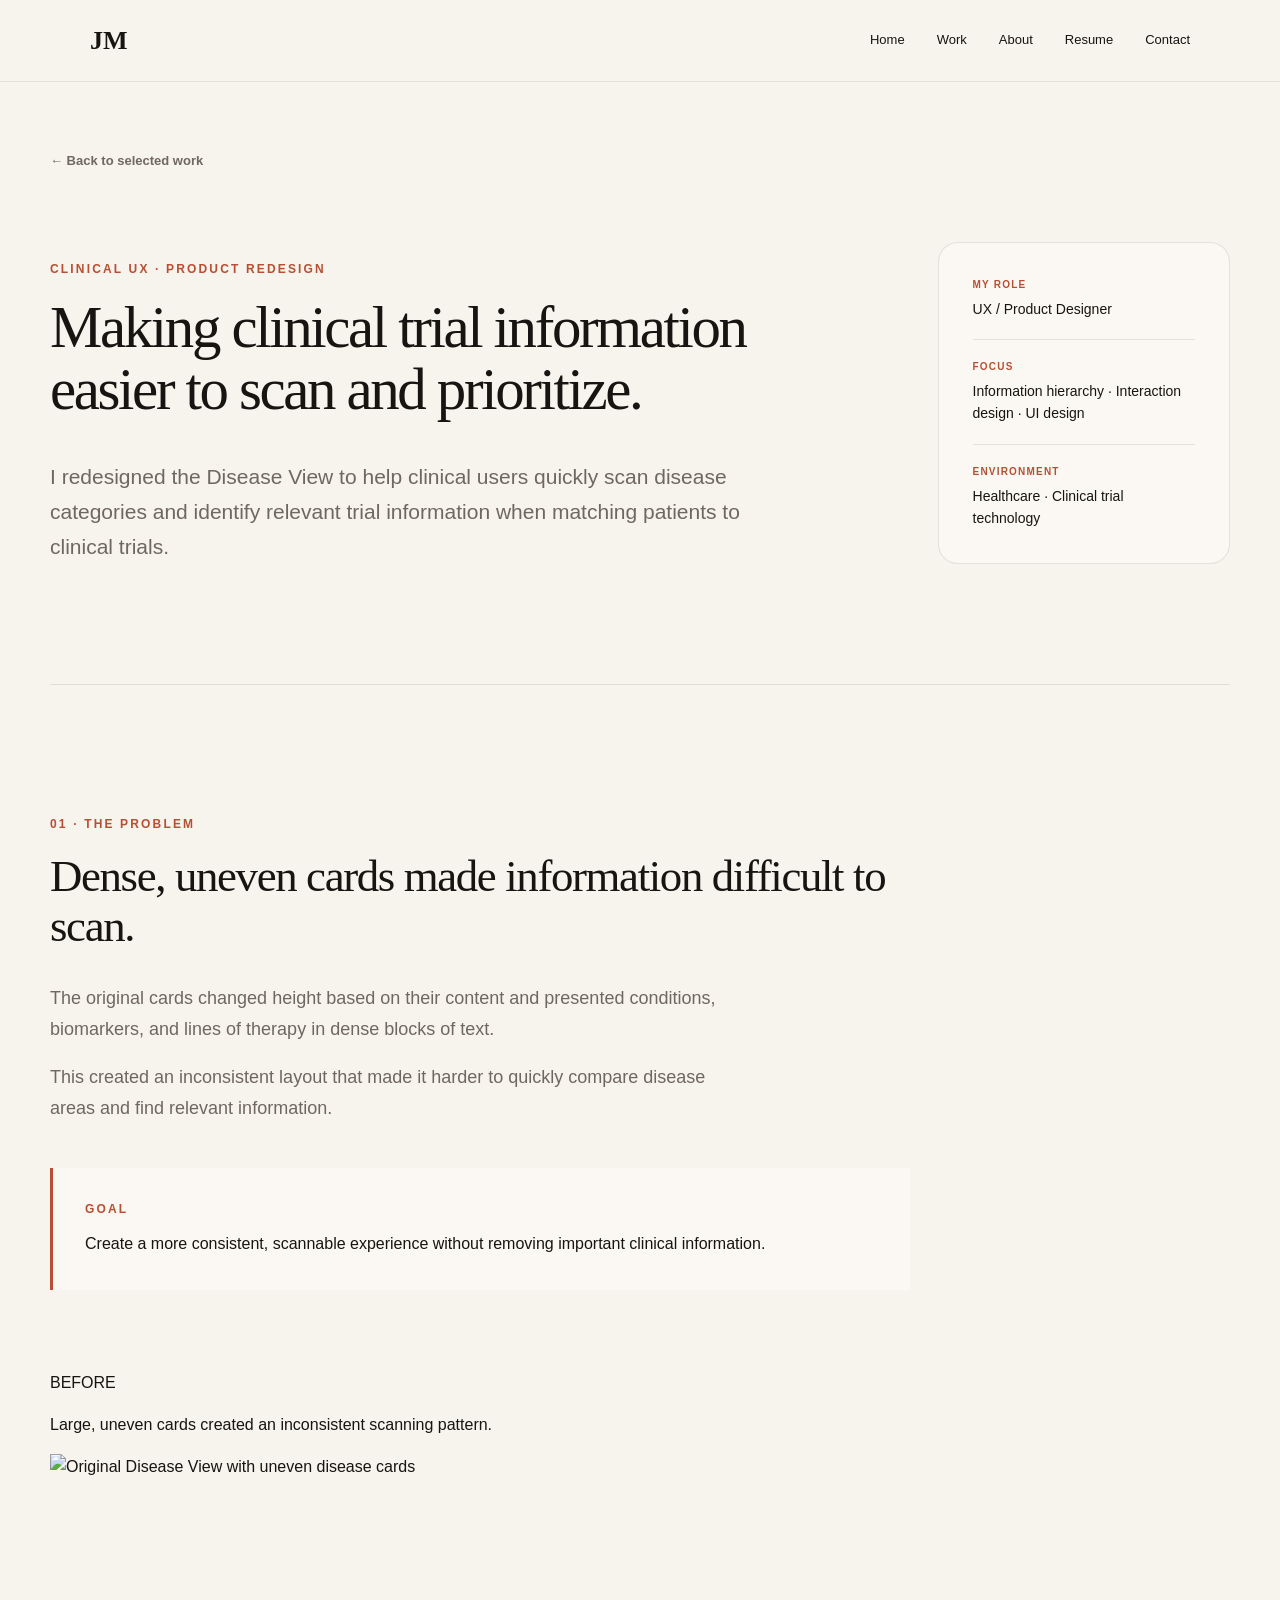
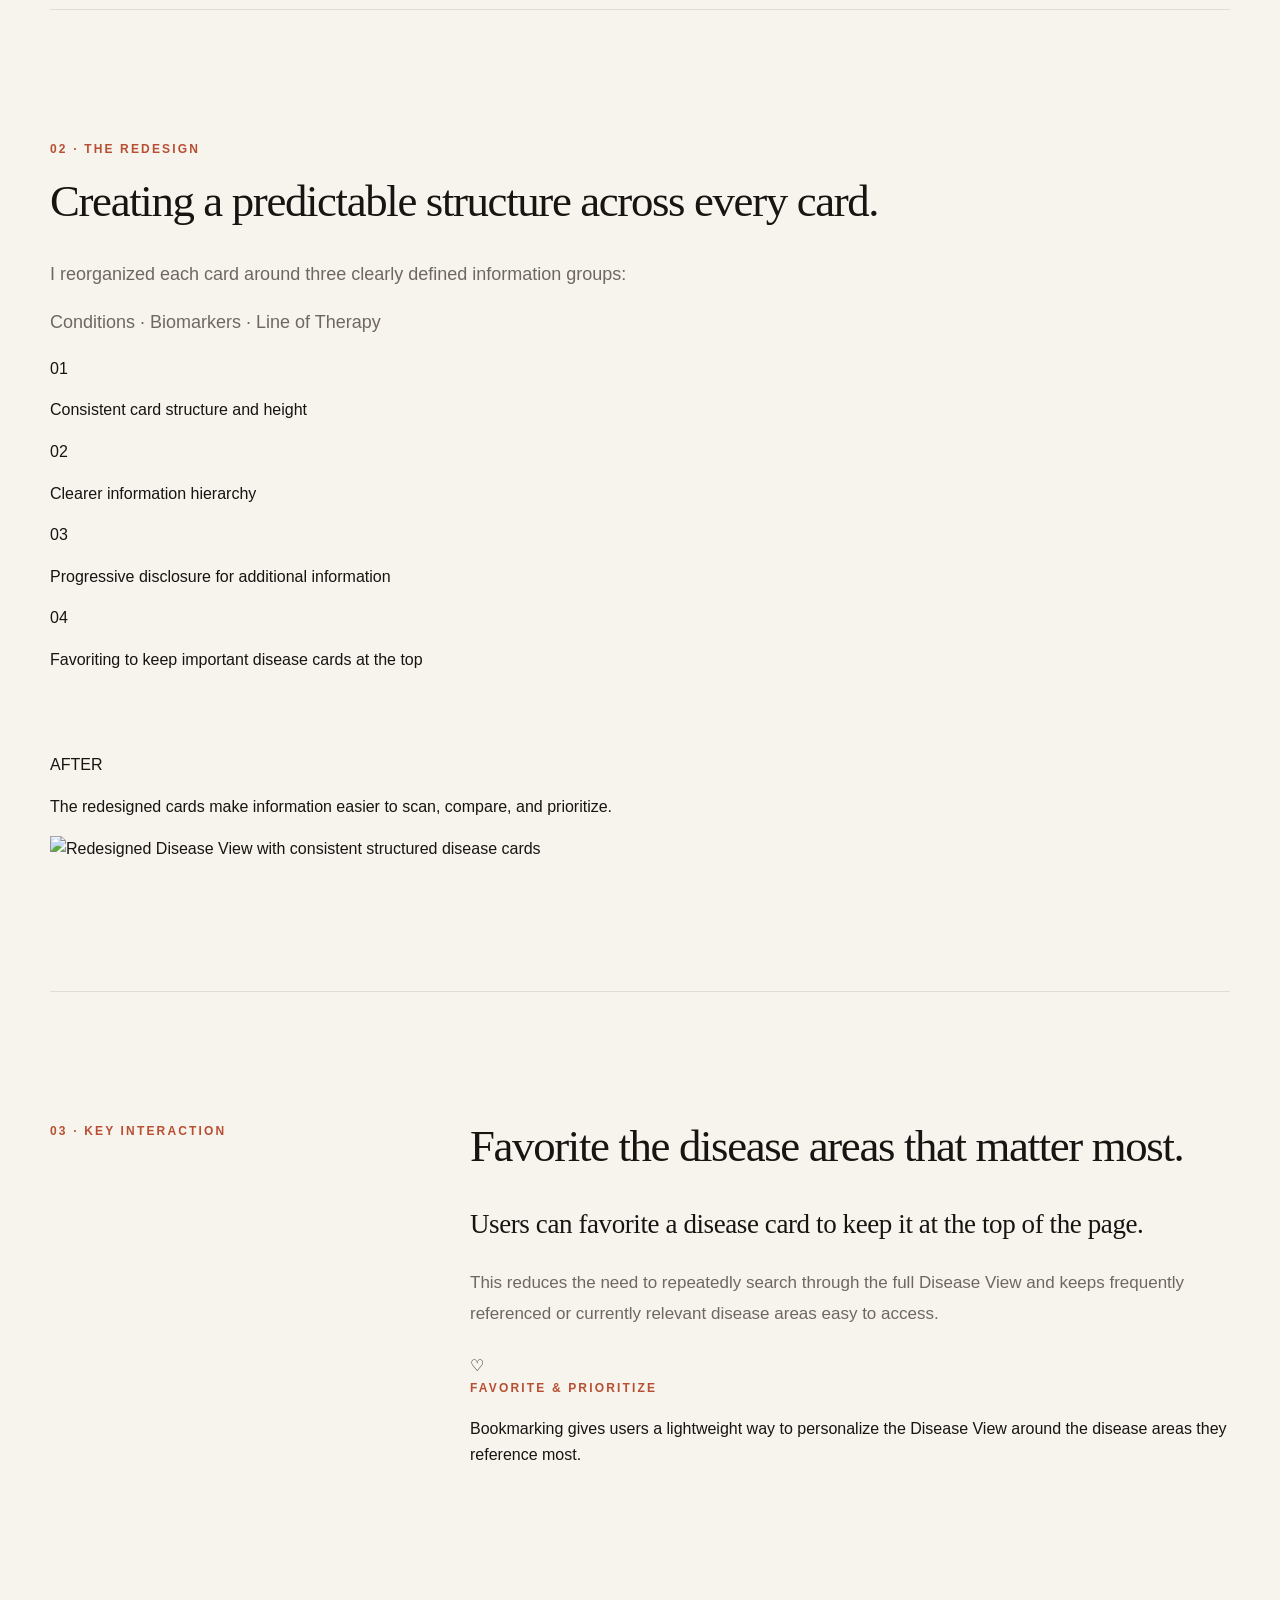
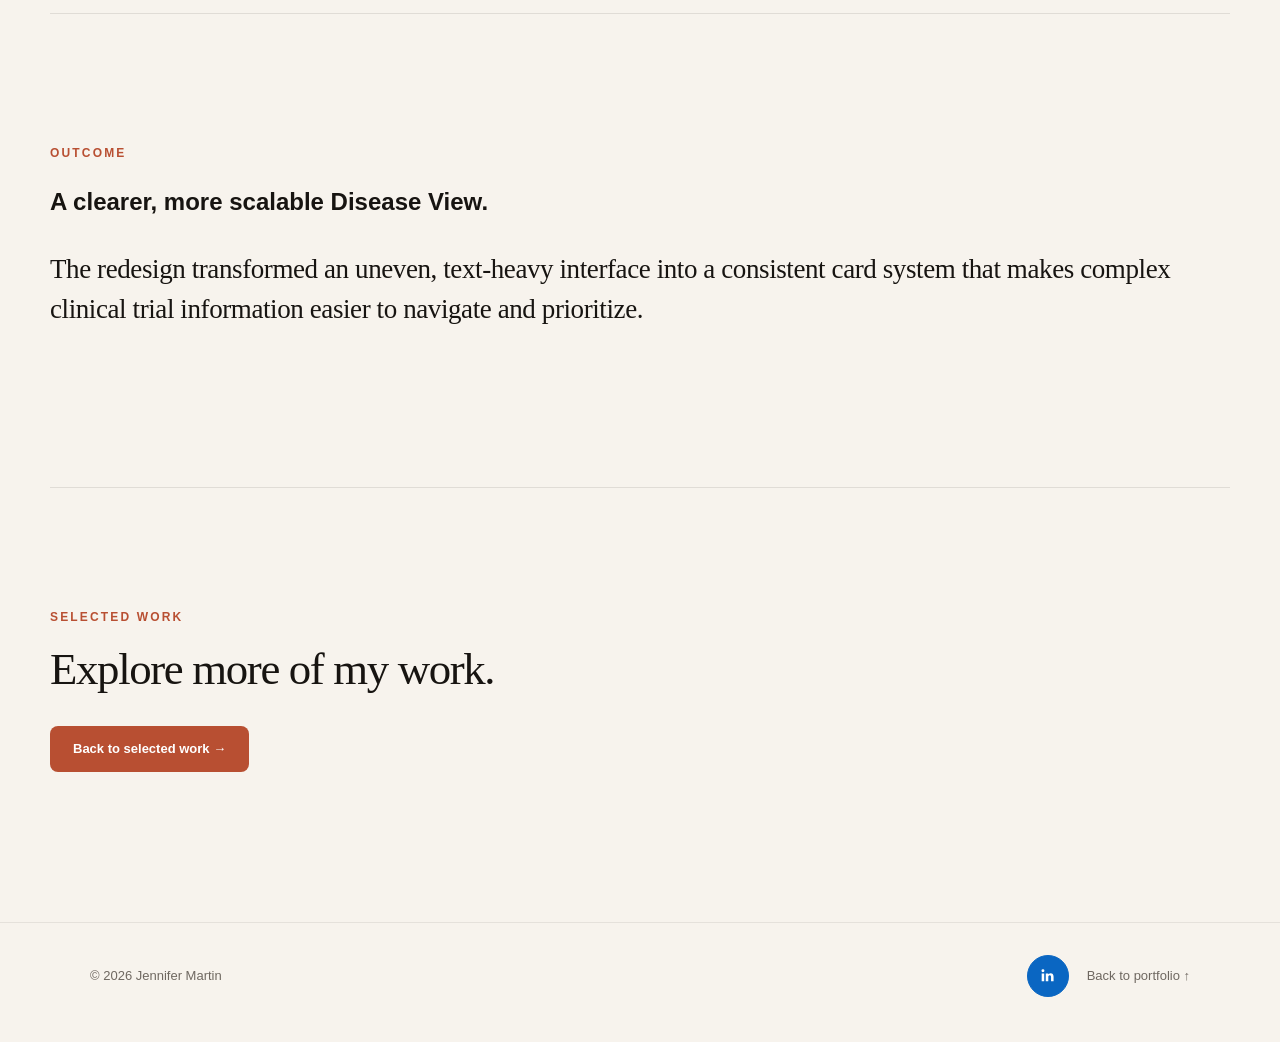
==== case-study-disease-cards.html @ 8da4e640 "Create case-study-disease-cards.html" ====
<!DOCTYPE html>
<html lang="en">
<head>
  <meta charset="UTF-8" />
  <meta name="viewport" content="width=device-width, initial-scale=1.0" />

  <meta
    name="description"
    content="Disease Card Redesign — Product Design case study by Jennifer Martin."
  />

  <title>Disease Card Redesign | Jennifer Martin</title>

  <link rel="preconnect" href="https://urldefense.com/v3/__https://fonts.googleapis.com__;!!KMayzP4JbQ!ftSK_t754P0mB6YouHt3lqTx93rTNLhy2FSQfs7tUgC3SkLPxarx7yRCMAFp5EjOVRNmVsDQ4hPYEgfxi6w$ ">
  <link rel="preconnect" href="https://urldefense.com/v3/__https://fonts.gstatic.com__;!!KMayzP4JbQ!ftSK_t754P0mB6YouHt3lqTx93rTNLhy2FSQfs7tUgC3SkLPxarx7yRCMAFp5EjOVRNmVsDQ4hPYL3g2bG0$ " crossorigin>

  <link
    href="https://urldefense.com/v3/__https://fonts.googleapis.com/css2?family=DM*Sans:wght@400;500;600;700&family=Playfair*Display:wght@500;600&display=swap__;Kys!!KMayzP4JbQ!ftSK_t754P0mB6YouHt3lqTx93rTNLhy2FSQfs7tUgC3SkLPxarx7yRCMAFp5EjOVRNmVsDQ4hPY5G6P6yY$ "
    rel="stylesheet"
  />

  <link rel="stylesheet" href="styles.css" />
</head>

<body class="case-study-page">

  <!-- NAVIGATION -->
  <header class="site-header">

    <a class="brand" href="index.html">JM</a>

    <button
      class="menu-toggle"
      aria-label="Open menu"
      aria-expanded="false"
    >
      <span></span>
      <span></span>
    </button>

    <nav class="site-nav">
      <a href="index.html">Home</a>
      <a href="index.html#work">Work</a>
      <a href="index.html#about">About</a>
      <a href="index.html#resume">Resume</a>
      <a href="index.html#contact">Contact</a>
    </nav>

  </header>


  <main>

    <!-- HERO -->
    <section class="case-hero">

      <a class="case-back-link" href="index.html#work">
        ← Back to selected work
      </a>

      <div class="case-hero-grid">

        <div class="case-hero-copy">

          <p class="eyebrow">
            CLINICAL UX · PRODUCT REDESIGN
          </p>

          <h1>
            Making clinical trial information easier to scan and prioritize.
          </h1>

          <p class="case-hero-lead">
            I redesigned the Disease View to help clinical users quickly scan
            disease categories and identify relevant trial information when
            matching patients to clinical trials.
          </p>

        </div>


        <aside class="case-summary-card">

          <div class="case-summary-item">
            <span>My Role</span>
            <p>UX / Product Designer</p>
          </div>

          <div class="case-summary-item">
            <span>Focus</span>
            <p>
              Information hierarchy · Interaction design · UI design
            </p>
          </div>

          <div class="case-summary-item">
            <span>Environment</span>
            <p>
              Healthcare · Clinical trial technology
            </p>
          </div>

        </aside>

      </div>

    </section>



    <!-- 01 THE PROBLEM -->
    <section class="case-section disease-case-section">

      <div class="case-section-heading">

        <p class="eyebrow">01 · THE PROBLEM</p>

        <h2>
          Dense, uneven cards made information difficult to scan.
        </h2>

        <p>
          The original cards changed height based on their content and
          presented conditions, biomarkers, and lines of therapy in dense
          blocks of text.
        </p>

        <p>
          This created an inconsistent layout that made it harder to quickly
          compare disease areas and find relevant information.
        </p>

        <div class="poc-callout">
          <p class="eyebrow">GOAL</p>
          <p>
            Create a more consistent, scannable experience without removing
            important clinical information.
          </p>
        </div>

      </div>


      <div class="disease-visual-block">

        <div class="disease-visual-heading">
          <span>BEFORE</span>
          <p>
            Large, uneven cards created an inconsistent scanning pattern.
          </p>
        </div>

        <div class="disease-large-image">
          <img
            src="assets/disease-cards-before.jpg"
            alt="Original Disease View with uneven disease cards"
          />
        </div>

      </div>

    </section>



    <!-- 02 THE REDESIGN -->
    <section class="case-section disease-case-section">

      <div class="case-section-heading">

        <p class="eyebrow">02 · THE REDESIGN</p>

        <h2>
          Creating a predictable structure across every card.
        </h2>

        <p>
          I reorganized each card around three clearly defined information
          groups:
        </p>

        <p class="disease-key-groups">
          Conditions · Biomarkers · Line of Therapy
        </p>


        <div class="disease-decisions">

          <article>
            <span>01</span>
            <p>Consistent card structure and height</p>
          </article>

          <article>
            <span>02</span>
            <p>Clearer information hierarchy</p>
          </article>

          <article>
            <span>03</span>
            <p>Progressive disclosure for additional information</p>
          </article>

          <article>
            <span>04</span>
            <p>Favoriting to keep important disease cards at the top</p>
          </article>

        </div>

      </div>


      <div class="disease-visual-block">

        <div class="disease-visual-heading">
          <span>AFTER</span>
          <p>
            The redesigned cards make information easier to scan, compare,
            and prioritize.
          </p>
        </div>

        <div class="disease-large-image">
          <img
            src="assets/disease-cards-after.png"
            alt="Redesigned Disease View with consistent structured disease cards"
          />
        </div>

      </div>

    </section>



    <!-- 03 KEY INTERACTION -->
    <section class="case-section case-two-column">

      <div class="case-section-label">
        <p class="eyebrow">03 · KEY INTERACTION</p>
      </div>

      <div class="case-section-content">

        <h2>
          Favorite the disease areas that matter most.
        </h2>

        <p class="case-large-copy">
          Users can favorite a disease card to keep it at the top of the page.
        </p>

        <p>
          This reduces the need to repeatedly search through the full Disease
          View and keeps frequently referenced or currently relevant disease
          areas easy to access.
        </p>

        <div class="favorite-feature-card">

          <div class="favorite-icon">
            ♡
          </div>

          <div>
            <p class="eyebrow">FAVORITE &amp; PRIORITIZE</p>

            <p>
              Bookmarking gives users a lightweight way to personalize the
              Disease View around the disease areas they reference most.
            </p>
          </div>

        </div>

      </div>

    </section>



    <!-- OUTCOME -->
    <section class="case-section disease-outcome">

      <p class="eyebrow">OUTCOME</p>

      <h2>
        A clearer, more scalable Disease View.
      </h2>

      <p class="case-large-copy">
        The redesign transformed an uneven, text-heavy interface into a
        consistent card system that makes complex clinical trial information
        easier to navigate and prioritize.
      </p>

    </section>



    <!-- BACK TO WORK -->
    <section class="case-next-project">

      <p class="eyebrow">SELECTED WORK</p>

      <h2>
        Explore more of my work.
      </h2>

      <a
        class="button button-primary"
        href="index.html#work"
      >
        Back to selected work →
      </a>

    </section>

  </main>



  <!-- FOOTER -->
  <footer>

    <p>
      © <span id="year"></span> Jennifer Martin
    </p>

    <div>

      <a
        class="social-icon"
        href="https://urldefense.com/v3/__https://www.linkedin.com/in/jennifermartin24__;!!KMayzP4JbQ!ftSK_t754P0mB6YouHt3lqTx93rTNLhy2FSQfs7tUgC3SkLPxarx7yRCMAFp5EjOVRNmVsDQ4hPY1Y1k4Hw$ "
        target="_blank"
        rel="noopener noreferrer"
        aria-label="Jennifer Martin on LinkedIn"
      >
        <svg viewBox="0 0 24 24" aria-hidden="true">
          <path
            d="M6.94 8.5H3.56V19H6.94V8.5ZM5.25 3A1.96 1.96 0 1 0 5.25 6.92 1.96 1.96 0 0 0 5.25 3ZM19.44 13.08C19.44 9.92 17.75 8.45 15.5 8.45C13.68 8.45 12.86 9.45 12.4 10.15V8.5H9.02V19H12.4V13.8C12.4 12.43 12.66 11.1 14.36 11.1C16.04 11.1 16.06 12.67 16.06 13.9V19H19.44V13.08Z"
          />
        </svg>
      </a>

      <a href="index.html">
        Back to portfolio ↑
      </a>

    </div>

  </footer>


  <script src="script.js"></script>

</body>
</html>
---- styles.css ----
/* ========================================
   JENNIFER MARTIN — PORTFOLIO
   ======================================== */


/* ---------- VARIABLES ---------- */

:root {
  --background: #f7f3ed;
  --card: #fbf8f3;
  --text: #171411;
  --muted: #6f6861;
  --accent: #b84f32;
  --accent-dark: #963c26;
  --tag: #eaded6;
  --border: rgba(23, 20, 17, 0.10);

  --radius: 24px;

  --shadow:
    0 12px 35px rgba(37, 28, 22, 0.08);

  --serif:
    "Playfair Display",
    Georgia,
    serif;

  --sans:
    "DM Sans",
    Arial,
    sans-serif;
}


/* ---------- RESET ---------- */

* {
  box-sizing: border-box;
}

html {
  scroll-behavior: smooth;
}

body {
  margin: 0;
  background: var(--background);
  color: var(--text);
  font-family: var(--sans);
  font-size: 16px;
  line-height: 1.6;
}

img {
  max-width: 100%;
}

a {
  color: inherit;
  text-decoration: none;
}

button,
input,
textarea {
  font: inherit;
}


/* ---------- HEADER / NAV ---------- */

.site-header {
  width: min(1180px, calc(100% - 80px));
  height: 96px;
  margin: 0 auto;

  display: flex;
  align-items: center;
  justify-content: space-between;

  border-bottom: 1px solid var(--border);
}

.brand {
  font-family: var(--serif);
  font-size: 30px;
  font-weight: 600;
  line-height: 1;
}

.site-nav {
  display: flex;
  align-items: center;
  gap: 38px;
}

.site-nav a {
  position: relative;

  font-size: 14px;
  font-weight: 500;

  transition: opacity 0.2s ease;
}

.site-nav a:hover {
  opacity: 0.55;
}

.site-nav a::after {
  content: "";
  position: absolute;

  left: 0;
  bottom: -8px;

  width: 0;
  height: 2px;

  background: var(--accent);

  transition: width 0.2s ease;
}

.site-nav a:hover::after {
  width: 100%;
}


/* ---------- MOBILE MENU BUTTON ---------- */

.menu-toggle {
  display: none;

  border: 0;
  background: transparent;

  padding: 8px;
  cursor: pointer;
}

.menu-toggle span {
  display: block;

  width: 25px;
  height: 1.5px;

  margin: 6px 0;

  background: var(--text);
}


/* ---------- GENERAL SECTION ---------- */

.section {
  width: min(1180px, calc(100% - 80px));
  margin: 0 auto;
  padding: 120px 0;
}

.eyebrow {
  margin: 0 0 18px;

  color: var(--accent);

  font-size: 12px;
  font-weight: 700;
  letter-spacing: 0.18em;
}


/* ---------- HERO ---------- */

.hero {
  min-height: calc(100vh - 96px);

  display: grid;
  grid-template-columns:
    minmax(0, 0.95fr)
    minmax(400px, 0.75fr);

  align-items: center;

  gap: 90px;

  padding-top: 80px;
  padding-bottom: 100px;
}

.hero-copy {
  max-width: 650px;
}

.hero h1 {
  margin: 0;

  max-width: 650px;

  font-family: var(--serif);
  font-size: clamp(72px, 8vw, 118px);
  font-weight: 500;
  line-height: 0.87;
  letter-spacing: -0.055em;
}

.hero-lead {
  max-width: 520px;

  margin: 38px 0 0;

  font-size: clamp(22px, 2.2vw, 31px);
  line-height: 1.25;
  letter-spacing: -0.025em;
}

.hero-note {
  max-width: 480px;

  margin: 20px 0 32px;

  color: var(--muted);

  font-size: 14px;
  line-height: 1.7;
}


/* ---------- HERO PHOTO ---------- */

.hero-photo {
  width: 100%;
  max-width: 475px;

  justify-self: end;

  aspect-ratio: 4 / 5;

  border-radius: 28px;
  overflow: hidden;

  background: #ebe2da;

  box-shadow:
    0 18px 50px rgba(38, 29, 22, 0.10);
}

.hero-photo img {
  width: 100%;
  height: 100%;

  object-fit: cover;

  /*
     35% keeps Jennifer's face higher in
     the frame while preserving the café
     environment and laptop.
  */
  object-position: center 35%;

  display: block;
}


/* ---------- BUTTONS ---------- */

.button {
  min-height: 52px;

  display: inline-flex;
  align-items: center;
  justify-content: center;

  gap: 20px;

  padding: 0 26px;

  border: 1px solid transparent;
  border-radius: 8px;

  font-size: 14px;
  font-weight: 600;

  transition:
    transform 0.2s ease,
    background 0.2s ease,
    border-color 0.2s ease;
}

.button:hover {
  transform: translateY(-2px);
}

.button-primary {
  background: var(--accent);
  color: white;
}

.button-primary:hover {
  background: var(--accent-dark);
}

.button-secondary {
  border-color: var(--border);
  background: transparent;
}

.button-secondary:hover {
  border-color: var(--text);
}

.button-small {
  width: 100%;
  margin-top: auto;
}


/* ========================================
   SELECTED WORK
   ======================================== */

.work-section {
  padding-top: 120px;
}

.section-heading {
  margin-bottom: 60px;
}

.section-heading h2 {
  margin: 0;

  font-family: var(--serif);

  font-size: clamp(58px, 7vw, 96px);
  font-weight: 500;
  line-height: 0.95;
  letter-spacing: -0.045em;
}


/* ---------- PROJECT GRID ---------- */

.project-grid {
  display: grid;
  grid-template-columns: repeat(3, minmax(0, 1fr));

  gap: 28px;

  align-items: stretch;
}


/* ---------- PROJECT CARDS ---------- */

.project-card {
  min-width: 0;

  display: flex;
  flex-direction: column;

  padding: 18px;

  background: var(--card);

  border-radius: var(--radius);

  box-shadow: var(--shadow);
}


/* ---------- PROJECT IMAGES ---------- */

.project-image-wrap,
.project-placeholder {
  width: 100%;

  aspect-ratio: 4 / 3;

  border-radius: 16px;

  overflow: hidden;

  background: #ece4dc;
}

.project-image-wrap img {
  width: 100%;
  height: 100%;

  object-fit: cover;

  display: block;
}


/*
   FIRST PROJECT IMAGE

   This zooms into your Help & Resources
   panel while keeping the RIGHT edge
   anchored.

   Increase 1.32 slightly if you want
   even more zoom later.
*/

.project-card:first-child
.project-image-wrap img {
  transform: scale(1.32);

  transform-origin: right center;
}


/* ---------- PLACEHOLDERS ---------- */

.project-placeholder {
  display: grid;
  place-items: center;

  color: var(--muted);

  font-size: 13px;
}


/* ---------- PROJECT CONTENT ---------- */

.project-content {
  flex: 1;

  display: flex;
  flex-direction: column;

  padding: 30px 8px 6px;
}

.project-content h3 {
  margin: 0 0 22px;

  font-family: var(--serif);

  font-size: clamp(30px, 2.5vw, 40px);
  font-weight: 500;

  line-height: 1.06;

  letter-spacing: -0.035em;
}

.project-content > p {
  margin: 0 0 25px;

  color: var(--muted);

  font-size: 16px;
  line-height: 1.6;
}


/* ---------- TAGS ---------- */

.tags {
  display: flex;
  flex-wrap: wrap;

  gap: 10px;

  margin-bottom: 28px;
}

.tags span {
  display: inline-flex;
  align-items: center;

  min-height: 34px;

  padding: 0 17px;

  background: var(--tag);

  border-radius: 999px;

  font-size: 10px;
  font-weight: 700;

  letter-spacing: 0.06em;
}


/* ========================================
   ABOUT
   ======================================== */

.about-section {
  display: grid;

  grid-template-columns:
    minmax(0, 0.95fr)
    minmax(0, 0.75fr);

  gap: 120px;

  align-items: start;

  border-top: 1px solid var(--border);
}

.about-section h2 {
  max-width: 620px;

  margin: 0;

  font-family: var(--serif);

  font-size: clamp(48px, 5.5vw, 78px);
  font-weight: 500;

  line-height: 1;

  letter-spacing: -0.045em;
}

.about-copy {
  padding-top: 42px;
}

.about-copy p {
  margin: 0 0 24px;

  color: var(--muted);

  font-size: 18px;
  line-height: 1.7;
}


/* ========================================
   RESUME
   ======================================== */

.resume-section {
  border-top: 1px solid var(--border);
}

.resume-grid {
  display: grid;

  grid-template-columns: 1fr auto;

  gap: 80px;

  align-items: end;
}

.resume-grid h2 {
  margin: 0 0 25px;

  font-family: var(--serif);

  font-size: clamp(58px, 7vw, 96px);
  font-weight: 500;

  line-height: 0.95;

  letter-spacing: -0.045em;
}

.resume-grid p {
  max-width: 570px;

  margin: 0;

  color: var(--muted);

  font-size: 18px;
  line-height: 1.7;
}


/* ========================================
   CONTACT
   ======================================== */

.contact-section {
  text-align: center;

  border-top: 1px solid var(--border);

  padding-top: 140px;
  padding-bottom: 140px;
}

.contact-section .eyebrow {
  text-align: center;
}

.contact-section h2 {
  max-width: 880px;

  margin: 0 auto 30px;

  font-family: var(--serif);

  font-size: clamp(58px, 7vw, 96px);
  font-weight: 500;

  line-height: 0.98;

  letter-spacing: -0.045em;
}

.contact-section > p:not(.eyebrow) {
  max-width: 560px;

  margin: 0 auto 35px;

  color: var(--muted);

  font-size: 17px;
  line-height: 1.7;
}


/* ========================================
   FOOTER
   ======================================== */

footer {
  width: min(1180px, calc(100% - 80px));

  margin: 0 auto;

  padding: 32px 0 45px;

  display: flex;
  align-items: center;
  justify-content: space-between;

  border-top: 1px solid var(--border);

  color: var(--muted);

  font-size: 13px;
}

footer p {
  margin: 0;
}

footer > div {
  display: flex;
  align-items: center;

  gap: 18px;
}


/* ---------- LINKEDIN ---------- */

.social-icon {
  width: 42px;
  height: 42px;

  border-radius: 50%;

  display: inline-flex;
  align-items: center;
  justify-content: center;

  background: #0A66C2;

  border: 1px solid #0A66C2;

  transition:
    transform 0.2s ease,
    opacity 0.2s ease;
}

.social-icon svg {
  width: 18px;
  height: 18px;

  fill: white;
}

.social-icon:hover {
  transform: translateY(-2px);

  opacity: 0.88;
}


/* ========================================
   TABLET
   ======================================== */

@media (max-width: 980px) {

  .site-header,
  .section,
  footer {
    width: min(100% - 48px, 1180px);
  }


  /* HERO */

  .hero {
    min-height: auto;

    grid-template-columns: 1fr;

    gap: 55px;

    padding-top: 80px;
  }

  .hero-copy {
    max-width: 720px;
  }

  .hero h1 {
    max-width: 720px;
  }

  .hero-photo {
    width: min(100%, 570px);

    max-width: none;

    justify-self: start;

    aspect-ratio: 4 / 5;
  }


  /* WORK */

  .project-grid {
    grid-template-columns: 1fr 1fr;
  }


  /* ABOUT */

  .about-section {
    grid-template-columns: 1fr;

    gap: 40px;
  }

  .about-copy {
    max-width: 650px;

    padding-top: 0;
  }


  /* RESUME */

  .resume-grid {
    grid-template-columns: 1fr;

    gap: 35px;

    align-items: start;
  }

}


/* ========================================
   MOBILE
   ======================================== */

@media (max-width: 720px) {

  .site-header,
  .section,
  footer {
    width: calc(100% - 36px);
  }


  /* HEADER */

  .site-header {
    height: 78px;

    position: relative;
  }

  .brand {
    font-size: 27px;
  }

  .menu-toggle {
    display: block;
  }

  .site-nav {
    position: absolute;

    top: 78px;
    left: 0;

    z-index: 100;

    width: 100%;

    padding: 25px;

    display: none;
    flex-direction: column;
    align-items: flex-start;

    gap: 22px;

    background: var(--background);

    border: 1px solid var(--border);

    border-radius: 12px;

    box-shadow: var(--shadow);
  }

  .site-nav.open {
    display: flex;
  }


  /* GENERAL */

  .section {
    padding-top: 85px;
    padding-bottom: 85px;
  }


  /* HERO */

  .hero {
    padding-top: 60px;

    gap: 45px;
  }

  .hero h1 {
    font-size: clamp(60px, 19vw, 86px);
  }

  .hero-lead {
    margin-top: 30px;

    font-size: 22px;
  }

  .hero-photo {
    width: 100%;

    aspect-ratio: 4 / 5;

    border-radius: 20px;
  }


  /* WORK */

  .section-heading {
    margin-bottom: 40px;
  }

  .section-heading h2 {
    font-size: clamp(52px, 16vw, 76px);
  }

  .project-grid {
    grid-template-columns: 1fr;

    gap: 24px;
  }

  .project-content h3 {
    font-size: 34px;
  }


  /* ABOUT */

  .about-section {
    gap: 32px;
  }

  .about-section h2 {
    font-size: clamp(46px, 13vw, 64px);
  }

  .about-copy p {
    font-size: 17px;
  }


  /* RESUME */

  .resume-grid h2 {
    font-size: 62px;
  }


  /* CONTACT */

  .contact-section {
    padding-top: 100px;
    padding-bottom: 100px;
  }

  .contact-section h2 {
    font-size: clamp(48px, 14vw, 70px);
  }


  /* FOOTER */

  footer {
    flex-direction: column;

    align-items: flex-start;

    gap: 22px;
  }

}


/* ========================================
   VERY SMALL SCREENS
   ======================================== */

@media (max-width: 420px) {

  .hero h1 {
    font-size: 58px;
  }

  .hero-lead {
    font-size: 20px;
  }

  .button {
    width: 100%;
  }

  .tags span {
    padding-left: 13px;
    padding-right: 13px;
  }

}

/* =========================================================
   ROLE-BASED ONBOARDING CASE STUDY
   ========================================================= */

.case-study-page {
  background: var(--background);
  color: var(--text);
}


/* HERO */

.case-hero {
  width: min(1180px, calc(100% - 80px));
  margin: 0 auto;
  padding: 65px 0 120px;
}

.case-back-link {
  display: inline-block;
  margin-bottom: 70px;
  color: var(--muted);
  font-size: 13px;
  font-weight: 600;
  transition: color .2s ease;
}

.case-back-link:hover {
  color: var(--text);
}

.case-hero-grid {
  display: grid;
  grid-template-columns: minmax(0, 1.5fr) minmax(280px, .55fr);
  gap: 90px;
  align-items: end;
}

.case-hero-copy h1 {
  max-width: 850px;
  margin: 0;
  font-family: var(--serif);
  font-size: clamp(44px, 4.6vw, 68px);
  font-weight: 500;
  line-height: 1.05;
  letter-spacing: -.04em;
}

.case-hero-lead {
  max-width: 720px;
  margin: 40px 0 0;
  color: var(--muted);
  font-size: 21px;
  line-height: 1.65;
}

.case-summary-card {
  padding: 34px;
  background: var(--card);
  border: 1px solid var(--border);
  border-radius: 20px;
}

.case-summary-item {
  padding: 19px 0;
  border-bottom: 1px solid var(--border);
}

.case-summary-item:first-child {
  padding-top: 0;
}

.case-summary-item:last-child {
  padding-bottom: 0;
  border-bottom: 0;
}

.case-summary-item span {
  display: block;
  margin-bottom: 6px;
  color: var(--accent);
  font-size: 10px;
  font-weight: 700;
  letter-spacing: .12em;
  text-transform: uppercase;
}

.case-summary-item p {
  margin: 0;
  font-size: 14px;
  line-height: 1.55;
}

.case-hero-image {
  margin-top: 80px;
  border-radius: 26px;
  overflow: hidden;
  box-shadow: var(--shadow);
}

.case-hero-image img {
  width: 100%;
  display: block;
}


/* GENERAL CASE SECTIONS */

.case-section {
  width: min(1180px, calc(100% - 80px));
  margin: 0 auto;
  padding: 130px 0;
  border-top: 1px solid var(--border);
}

.case-two-column {
  display: grid;
  grid-template-columns: 210px minmax(0, 760px);
  gap: 100px;
  justify-content: space-between;
}

.case-section-content h2,
.case-section-heading h2,
.case-reflection h2,
.case-next-project h2 {
  margin: 0 0 32px;
  font-family: var(--serif);
  font-size: clamp(34px, 3.5vw, 50px);
  font-weight: 500;
  line-height: 1.1;
  letter-spacing: -.03em;
}

.case-section-content > p,
.case-reflection > p {
  max-width: 730px;
  margin: 0 0 24px;
  color: var(--muted);
  font-size: 17px;
  line-height: 1.8;
}

.case-large-copy {
  color: var(--text) !important;
  font-family: var(--serif);
  font-size: 27px !important;
  line-height: 1.5 !important;
  letter-spacing: -.015em;
}


/* PROBLEM CALLOUT */

.case-highlight-section {
  width: 100%;
  max-width: none;
  padding: 120px 40px;
  background: #211b17;
  color: #f7f3ed;
  border-top: 0;
}

.case-highlight-inner {
  width: min(980px, 100%);
  margin: 0 auto;
}

.case-highlight-section .eyebrow {
  color: #d98467;
}

.case-highlight-section blockquote {
  margin: 0;
  font-family: var(--serif);
  font-size: clamp(32px, 3.5vw, 48px);
  font-weight: 500;
  line-height: 1.2;
  letter-spacing: -.03em;
}

.case-highlight-section > div > p:last-child {
  max-width: 650px;
  margin: 40px 0 0;
  color: rgba(247, 243, 237, .7);
  font-size: 17px;
  line-height: 1.7;
}


/* PRINCIPLES */

.case-principles-grid {
  display: grid;
  grid-template-columns: repeat(2, 1fr);
  gap: 18px;
  margin-top: 55px;
}

.case-principle-card {
  padding: 30px;
  background: var(--card);
  border: 1px solid var(--border);
  border-radius: 18px;
}

.case-principle-card span,
.case-feature-copy-grid span,
.case-admin-grid span {
  color: var(--accent);
  font-size: 11px;
  font-weight: 700;
  letter-spacing: .1em;
}

.case-principle-card h3 {
  margin: 50px 0 12px;
  font-family: var(--serif);
  font-size: 30px;
  font-weight: 500;
}

.case-principle-card p {
  margin: 0;
  color: var(--muted);
  font-size: 14px;
  line-height: 1.7;
}


/* PROCESS */

.case-process-section {
  padding-top: 140px;
  padding-bottom: 140px;
}

.case-section-heading {
  max-width: 860px;
  margin-bottom: 80px;
}

.case-section-heading > p:not(.eyebrow) {
  max-width: 680px;
  color: var(--muted);
  font-size: 18px;
  line-height: 1.7;
}

.case-process {
  border-top: 1px solid var(--border);
}

.case-process-step {
  display: grid;
  grid-template-columns: 100px minmax(0, 680px);
  gap: 70px;
  padding: 60px 0;
  border-bottom: 1px solid var(--border);
}

.case-process-number {
  color: var(--accent);
  font-family: var(--serif);
  font-size: 30px;
}

.case-process-step h3 {
  margin: 0 0 20px;
  font-family: var(--serif);
  font-size: 35px;
  font-weight: 500;
  letter-spacing: -.025em;
}

.case-process-step p {
  margin: 0 0 18px;
  color: var(--muted);
  font-size: 16px;
  line-height: 1.75;
}


/* EXPERIENCE MODEL */

.experience-model {
  margin-top: 55px;
}

.experience-node {
  padding: 28px 32px;
  background: var(--card);
  border: 1px solid var(--border);
  border-radius: 16px;
}

.experience-node span {
  display: inline-flex;
  width: 30px;
  height: 30px;
  margin-right: 14px;
  align-items: center;
  justify-content: center;
  border-radius: 50%;
  background: var(--tag);
  color: var(--accent);
  font-size: 12px;
  font-weight: 700;
}

.experience-node strong {
  font-family: var(--serif);
  font-size: 24px;
  font-weight: 500;
}

.experience-node p {
  margin: 14px 0 0 45px;
  color: var(--muted);
  font-size: 14px;
}

.experience-arrow {
  margin: 12px 0 12px 46px;
  color: var(--accent);
  font-size: 20px;
}


/* FEATURE SECTION */

.case-feature-section {
  padding-top: 140px;
}

.case-feature-image {
  margin-top: 65px;
  overflow: hidden;
  border-radius: 24px;
  box-shadow: var(--shadow);
}

.case-feature-image img {
  width: 100%;
  display: block;
}

.case-feature-copy-grid {
  display: grid;
  grid-template-columns: repeat(3, 1fr);
  gap: 50px;
  padding-top: 65px;
}

.case-feature-copy-grid h3 {
  margin: 22px 0 15px;
  font-family: var(--serif);
  font-size: 28px;
  font-weight: 500;
}

.case-feature-copy-grid p {
  margin: 0;
  color: var(--muted);
  font-size: 15px;
  line-height: 1.7;
}


/* POC */

.poc-callout {
  margin: 45px 0;
  padding: 32px;
  border-left: 3px solid var(--accent);
  background: var(--card);
}

.poc-callout .eyebrow {
  margin-bottom: 10px;
}

.poc-callout p:last-child {
  margin: 0;
  color: var(--text);
  font-size: 16px;
  line-height: 1.8;
}


/* ADMIN */

.case-admin-section {
  padding-top: 140px;
}

.case-admin-grid {
  display: grid;
  grid-template-columns: repeat(4, 1fr);
  gap: 18px;
}

.case-admin-grid article {
  min-height: 280px;
  display: flex;
  flex-direction: column;
  padding: 28px;
  background: var(--card);
  border: 1px solid var(--border);
  border-radius: 18px;
}

.case-admin-grid h3 {
  margin: auto 0 15px;
  font-family: var(--serif);
  font-size: 26px;
  font-weight: 500;
}

.case-admin-grid p {
  margin: 0;
  color: var(--muted);
  font-size: 14px;
  line-height: 1.65;
}


/* METRICS */

.metrics-grid {
  display: grid;
  grid-template-columns: repeat(2, 1fr);
  gap: 18px;
  margin-top: 45px;
}

.metrics-grid article {
  padding: 28px;
  border: 1px solid var(--border);
  border-radius: 16px;
}

.metrics-grid strong {
  display: block;
  margin-bottom: 12px;
  font-family: var(--serif);
  font-size: 22px;
  font-weight: 500;
}

.metrics-grid p {
  margin: 0;
  color: var(--muted);
  font-size: 14px;
  line-height: 1.65;
}


/* OUTCOME */

.case-outcome-section {
  padding-top: 140px;
}

.case-outcome-grid {
  display: grid;
  grid-template-columns: 1fr .75fr;
  gap: 90px;
  align-items: start;
}

.case-outcome-grid > div > p {
  color: var(--muted);
  font-size: 17px;
  line-height: 1.8;
}

.case-outcome-card {
  padding: 38px;
  background: #211b17;
  border-radius: 20px;
  color: #f7f3ed;
}

.case-outcome-card .eyebrow {
  color: #d98467;
}

.case-outcome-card p {
  margin: 0;
  color: rgba(247, 243, 237, .75);
  line-height: 1.6;
}

.case-outcome-card strong {
  display: block;
  margin-top: 8px;
  color: #f7f3ed;
  font-family: var(--serif);
  font-size: 23px;
  font-weight: 500;
  line-height: 1.35;
}

.outcome-before {
  margin-top: 40px !important;
}

.outcome-arrow {
  margin: 25px 0;
  color: #d98467;
  font-size: 25px;
}


/* REFLECTION */

.case-reflection {
  max-width: 950px;
  margin: 0 auto;
}

.case-reflection > p {
  max-width: 780px;
}


/* NEXT PROJECT */

.case-next-project {
  width: min(1180px, calc(100% - 80px));
  margin: 0 auto;
  padding: 120px 0 150px;
  border-top: 1px solid var(--border);
}

.case-next-project h2 {
  max-width: 720px;
}


/* TABLET */

@media (max-width: 980px) {

  .case-hero,
  .case-section,
  .case-next-project {
    width: min(100% - 48px, 1180px);
  }

  .case-hero-grid {
    grid-template-columns: 1fr;
    gap: 50px;
  }

  .case-summary-card {
    max-width: 520px;
  }

  .case-two-column {
    grid-template-columns: 1fr;
    gap: 25px;
  }

  .case-section-label {
    margin-bottom: 10px;
  }

  .case-admin-grid {
    grid-template-columns: repeat(2, 1fr);
  }

  .case-feature-copy-grid {
    grid-template-columns: 1fr;
    gap: 35px;
  }

  .case-outcome-grid {
    grid-template-columns: 1fr;
    gap: 45px;
  }

}


/* MOBILE */

@media (max-width: 720px) {

  .case-hero,
  .case-section,
  .case-next-project {
    width: calc(100% - 36px);
  }

  .case-hero {
    padding-top: 45px;
    padding-bottom: 85px;
  }

  .case-back-link {
    margin-bottom: 50px;
  }

  .case-hero-copy h1 {
    font-size: clamp(49px, 14vw, 68px);
  }

  .case-hero-lead {
    margin-top: 28px;
    font-size: 18px;
  }

   

  .case-hero-image {
    margin-top: 50px;
    border-radius: 18px;
  }

  .case-section {
    padding-top: 90px;
    padding-bottom: 90px;
  }

  .case-section-content h2,
  .case-section-heading h2,
  .case-reflection h2,
  .case-next-project h2 {
    font-size: clamp(43px, 12vw, 58px);
  }

  .case-large-copy {
    font-size: 22px !important;
  }

  .case-highlight-section {
    width: 100%;
    padding: 90px 24px;
  }

  .case-highlight-section blockquote {
    font-size: 40px;
  }

  .case-principles-grid,
  .metrics-grid {
    grid-template-columns: 1fr;
  }

  .case-process-step {
    grid-template-columns: 1fr;
    gap: 15px;
    padding: 45px 0;
  }

  .case-process-number {
    font-size: 23px;
  }

  .case-process-step h3 {
    font-size: 31px;
  }

  .case-admin-grid {
    grid-template-columns: 1fr;
  }

  .case-admin-grid article {
    min-height: 230px;
  }

  .experience-node p {
    margin-left: 0;
  }

  .experience-arrow {
    margin-left: 20px;
  }

  .case-outcome-card {
    padding: 28px;
  }

}

/* =========================================
   DESKTOP SIZE REFINEMENTS
   ========================================= */

@media (min-width: 981px) {

  /* Navigation */
  .site-header {
    height: 82px;
    width: min(1100px, calc(100% - 100px));
  }

  .brand {
    font-size: 26px;
  }

  .site-nav {
    gap: 32px;
  }

  .site-nav a {
    font-size: 13px;
  }


  /* Main page width */
  .section {
    width: min(1100px, calc(100% - 100px));
  }


  /* Hero */
  .hero {
    min-height: calc(100vh - 82px);
    grid-template-columns: minmax(0, 1fr) minmax(340px, .7fr);
    gap: 75px;
    padding-top: 65px;
    padding-bottom: 85px;
  }

  .hero h1 {
    font-size: clamp(64px, 6.5vw, 92px);
    line-height: .9;
  }

  .hero-lead {
    max-width: 480px;
    margin-top: 30px;
    font-size: 24px;
  }

  .hero-note {
    max-width: 440px;
    margin-top: 16px;
    margin-bottom: 27px;
    font-size: 13px;
  }

  .hero-photo {
    max-width: 410px;
    border-radius: 24px;
  }


  /* Buttons */
  .button {
    min-height: 46px;
    padding-left: 22px;
    padding-right: 22px;
    font-size: 13px;
  }


  /* General section spacing */
  .section {
    padding-top: 100px;
    padding-bottom: 100px;
  }


  /* Selected work */
  .section-heading {
    margin-bottom: 48px;
  }

  .section-heading h2 {
    font-size: clamp(50px, 5.5vw, 76px);
  }


  /* About */
  .about-section {
    gap: 90px;
  }

  .about-section h2 {
    font-size: clamp(42px, 4.5vw, 62px);
  }

  .about-copy {
    padding-top: 28px;
  }

  .about-copy p {
    margin-bottom: 20px;
    font-size: 16px;
    line-height: 1.65;
  }


  /* Resume */
  .resume-grid h2 {
    font-size: clamp(50px, 5.5vw, 76px);
  }

  .resume-grid p {
    font-size: 16px;
  }


  /* Contact */
  .contact-section h2 {
    font-size: clamp(50px, 5.5vw, 76px);
  }

  .contact-section > p:not(.eyebrow) {
    font-size: 16px;
  }


  /* Footer */
  footer {
    width: min(1100px, calc(100% - 100px));
  }

}

/* =========================================
   STICKY NAVIGATION
   ========================================= */

.site-header {
  position: sticky;
  top: 0;
  z-index: 1000;

  width: 100%;
  max-width: none;

  padding-left: max(50px, calc((100% - 1100px) / 2));
  padding-right: max(50px, calc((100% - 1100px) / 2));

  background: rgba(247, 243, 237, 0.96);

  backdrop-filter: blur(12px);
  -webkit-backdrop-filter: blur(12px);

  border-bottom: 1px solid rgba(23, 20, 17, 0.08);
}

/* =========================================
   FULL-WIDTH FOOTER
   ========================================= */

footer {
  width: 100%;
  max-width: none;

  padding: 32px max(50px, calc((100% - 1100px) / 2)) 45px;

  border-top: 1px solid rgba(23, 20, 17, 0.08);
}

/* =========================================
   HERO → SELECTED WORK DIVIDER
   ========================================= */

.work-section {
  border-top: 1px solid rgba(23, 20, 17, 0.08);
}

/* =========================================
   TEMPORARILY HIDE UNFINISHED PROJECTS
   ========================================= */

.project-card:nth-child(2),
.project-card:nth-child(3) {
  display: none;
}

/* Single featured project layout */

.project-grid {
  grid-template-columns: minmax(0, 520px);
}

/* =========================================
   RESEARCH & PUBLICATION
   ========================================= */

.publication-section {
  border-top: 1px solid var(--border);
}

.publication-grid {
  display: grid;
  grid-template-columns: minmax(0, .95fr) minmax(0, .75fr);
  gap: 90px;
  align-items: start;
}

.publication-grid h2 {
  margin: 0;
  font-family: var(--serif);
  font-size: clamp(42px, 4.5vw, 62px);
  font-weight: 500;
  line-height: 1.04;
  letter-spacing: -.04em;
}

.publication-copy > p {
  margin: 0 0 20px;
  color: var(--muted);
  font-size: 16px;
  line-height: 1.7;
}

.publication-card {
  margin-top: 34px;
  padding: 30px;
  background: var(--card);
  border-radius: 20px;
  box-shadow: var(--shadow);
}

.publication-label {
  margin: 0 0 14px;
  color: var(--accent);
  font-size: 10px;
  font-weight: 700;
  letter-spacing: .14em;
}

.publication-card h3 {
  margin: 0 0 14px;
  font-family: var(--serif);
  font-size: 28px;
  font-weight: 500;
  line-height: 1.2;
  letter-spacing: -.025em;
}

.publication-meta {
  margin: 0 0 24px;
  color: var(--muted);
  font-size: 13px;
}

@media (max-width: 980px) {
  .publication-grid {
    grid-template-columns: 1fr;
    gap: 40px;
  }
}
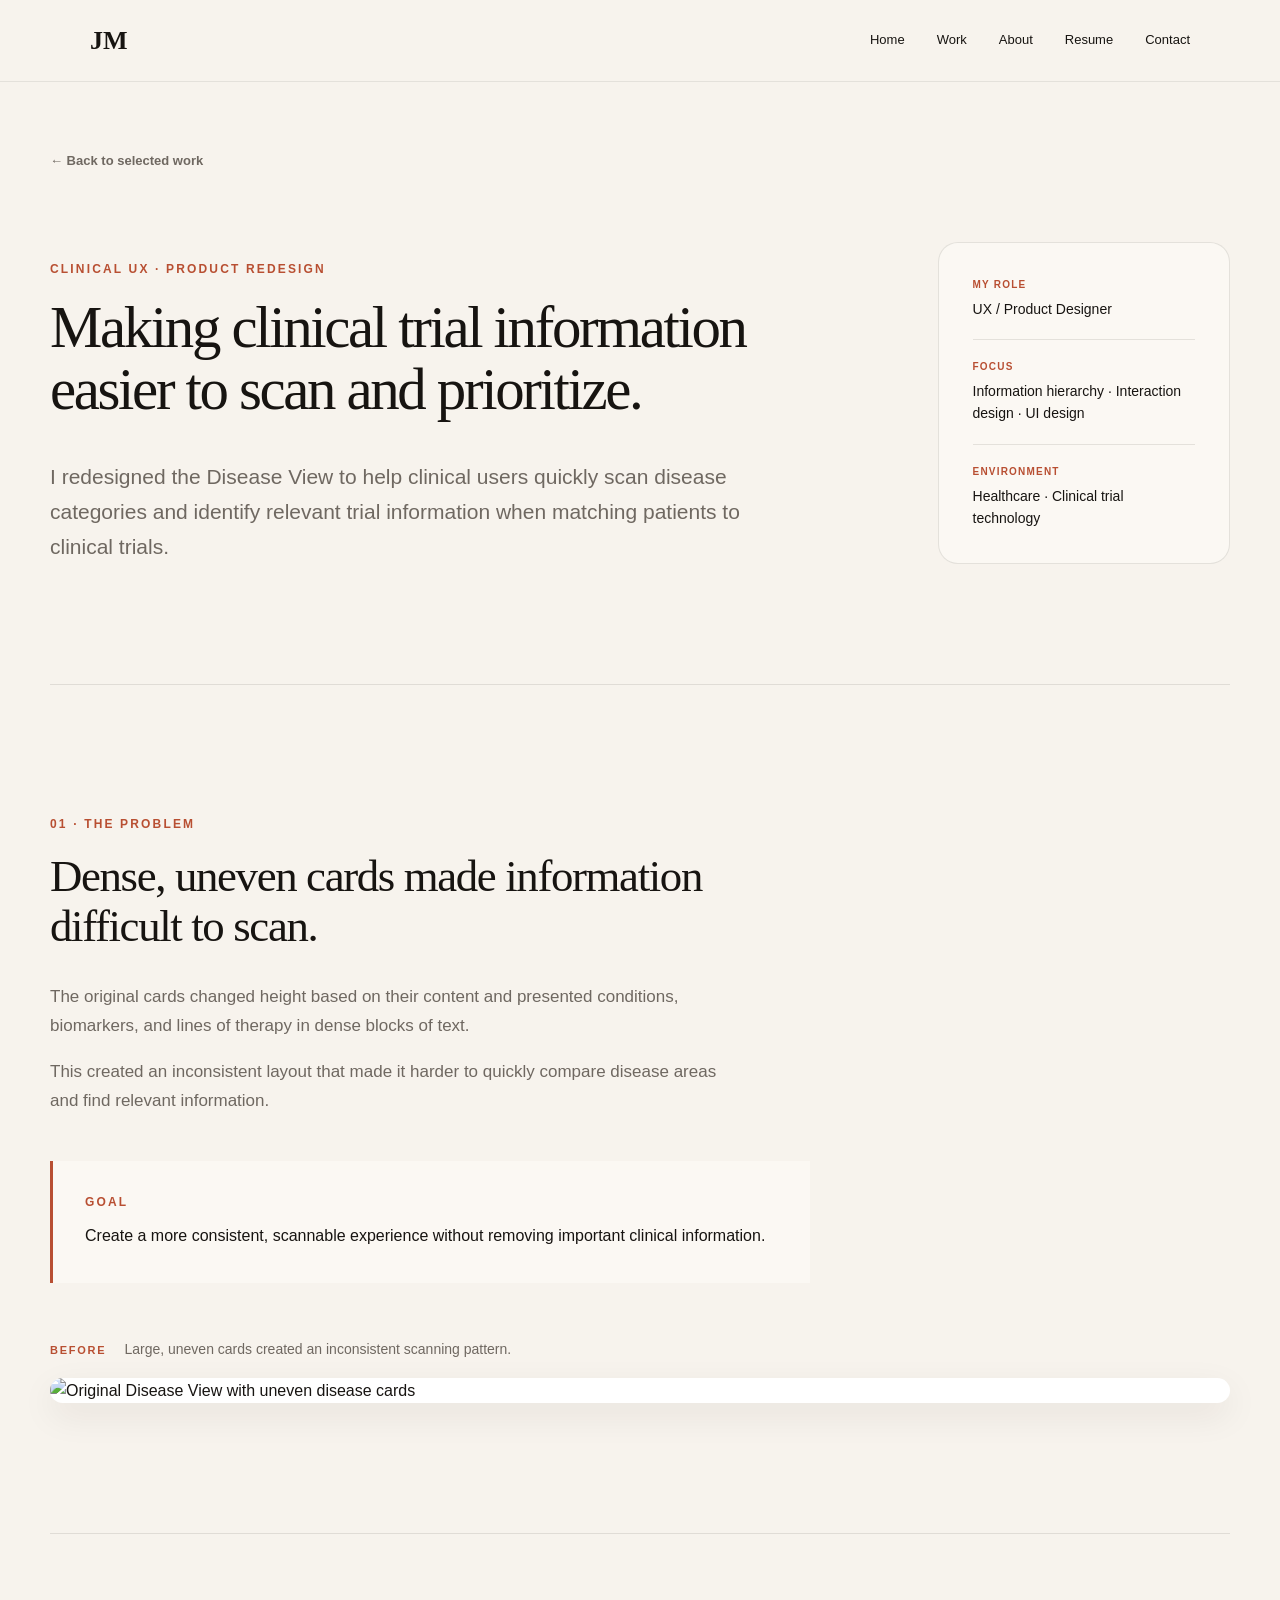
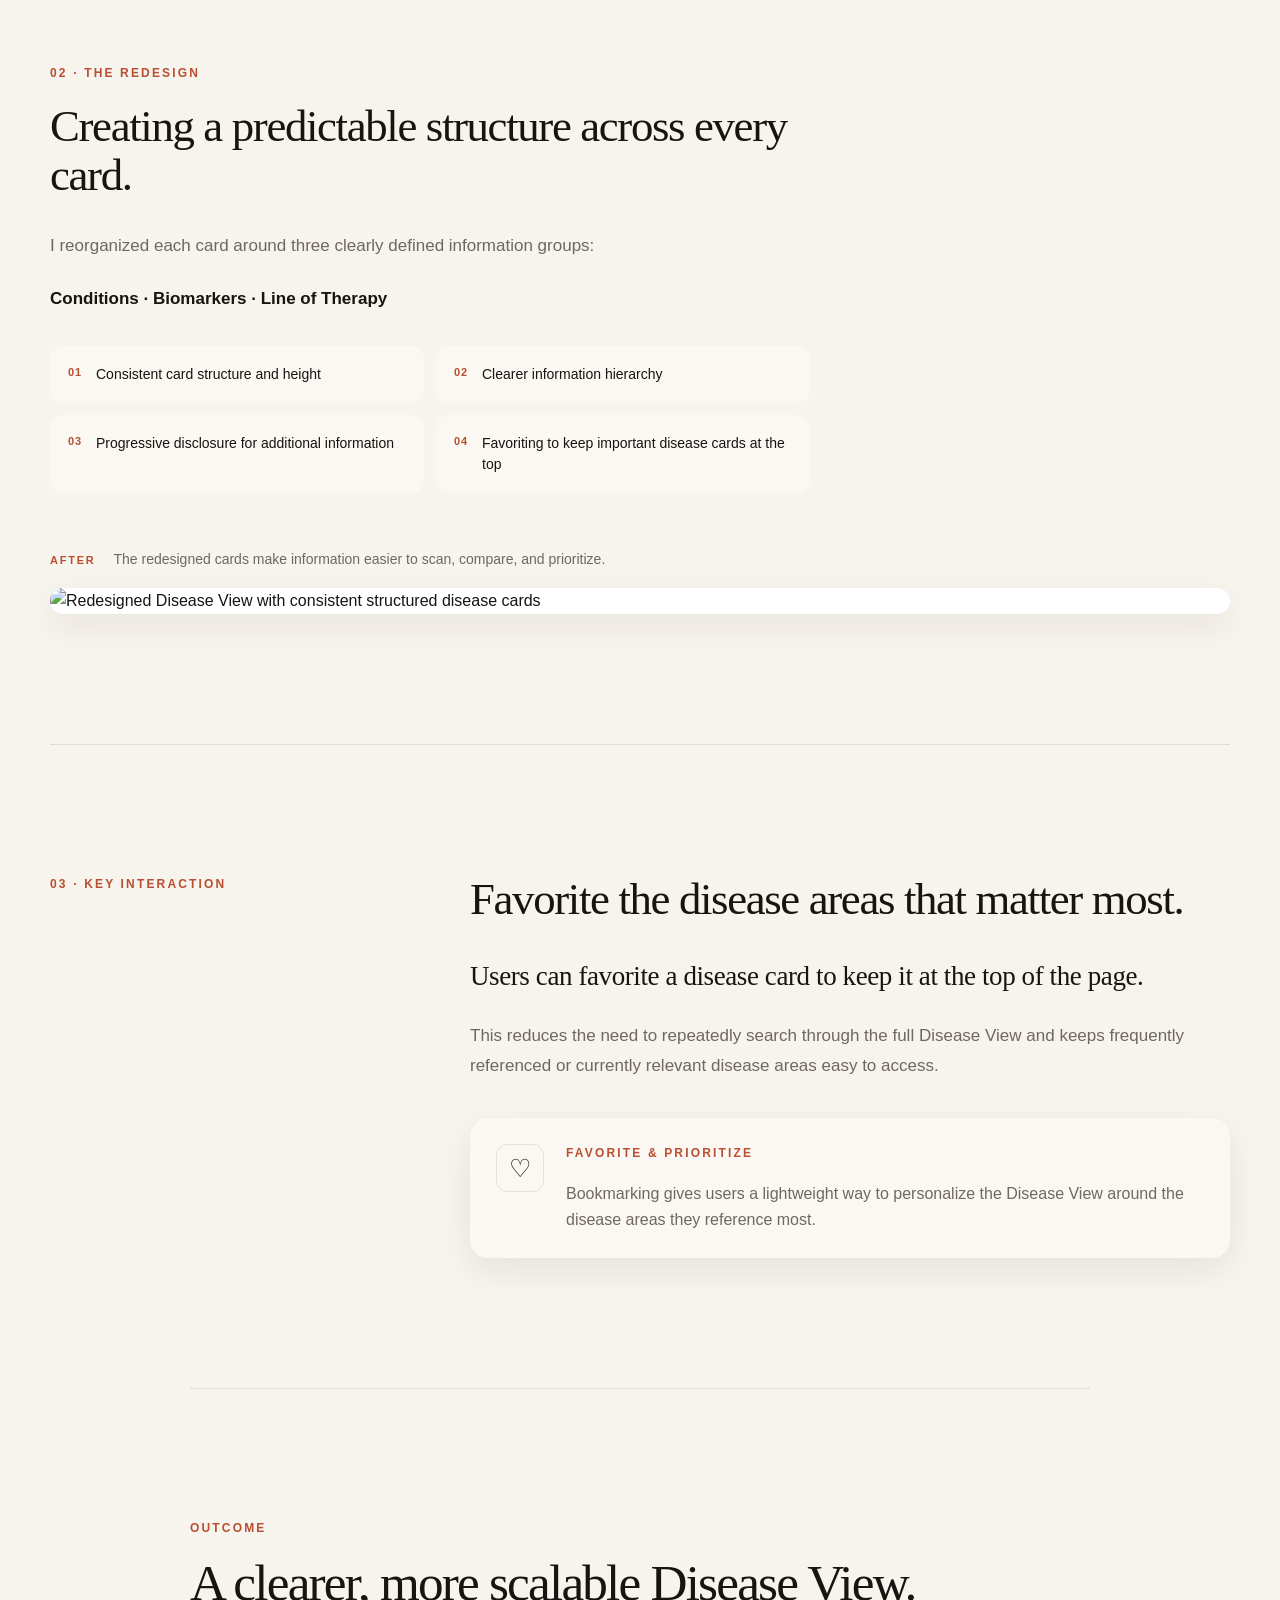
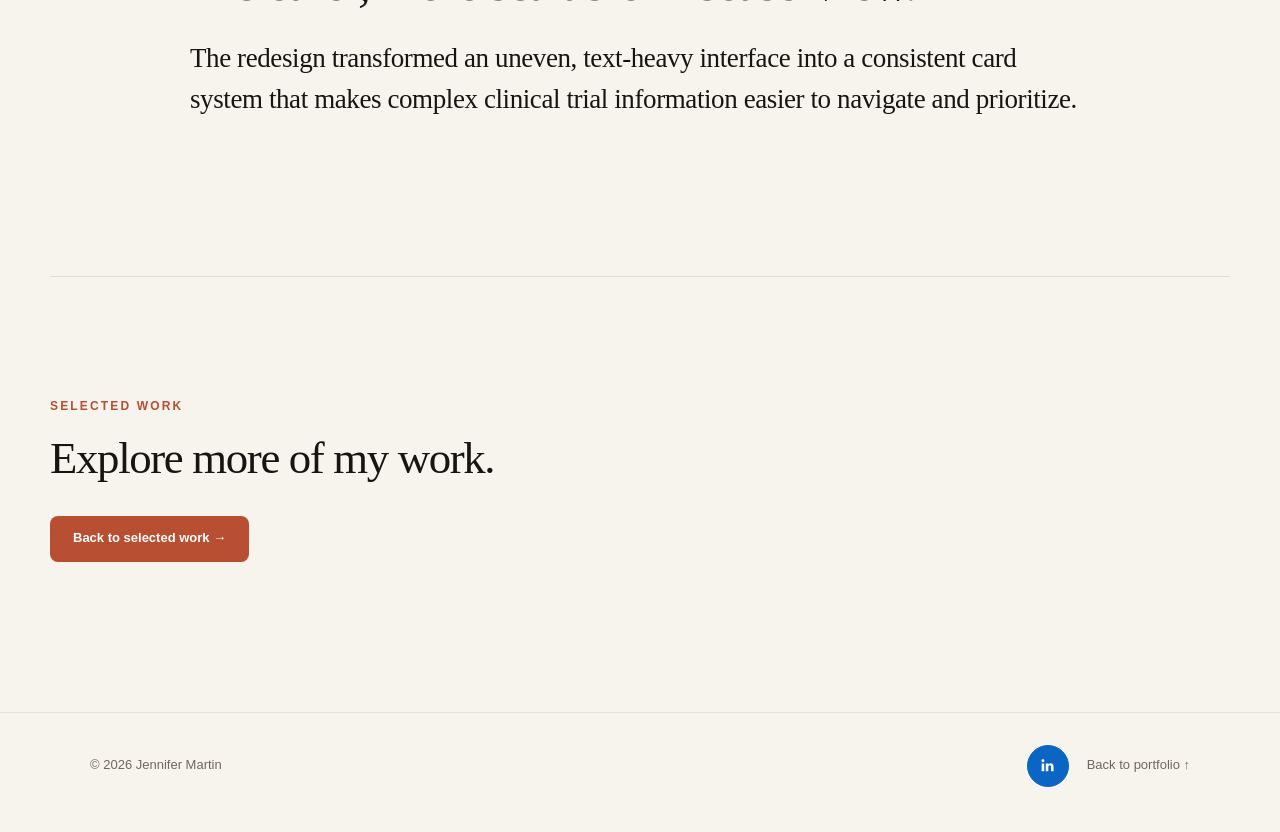
==== commit cd51a733: "Update case-study-disease-cards.html" ====
--- a/case-study-disease-cards.html
+++ b/case-study-disease-cards.html
@@ -152,7 +152,7 @@
 
         <div class="disease-large-image">
           <img
-            src="assets/disease-cards-before.jpg"
+            src="CTMS old card view.png"
             alt="Original Disease View with uneven disease cards"
           />
         </div>
@@ -223,7 +223,7 @@
 
         <div class="disease-large-image">
           <img
-            src="assets/disease-cards-after.png"
+            src="CTMS new card view.png"
             alt="Redesigned Disease View with consistent structured disease cards"
           />
         </div>
--- a/styles.css
+++ b/styles.css
@@ -1832,7 +1832,6 @@
    TEMPORARILY HIDE UNFINISHED PROJECTS
    ========================================= */
 
-.project-card:nth-child(2),
 .project-card:nth-child(3) {
   display: none;
 }
@@ -1840,7 +1839,7 @@
 /* Single featured project layout */
 
 .project-grid {
-  grid-template-columns: minmax(0, 520px);
+  grid-template-columns: repeat(2, minmax(0, 1fr));
 }
 
 /* =========================================
@@ -1911,3 +1910,161 @@
     gap: 40px;
   }
 }
+
+/* =========================================
+   DISEASE CARD CASE STUDY
+   ========================================= */
+
+.disease-case-section {
+  border-top: 1px solid var(--border);
+}
+
+.disease-case-section .case-section-heading {
+  max-width: 760px;
+  margin-bottom: 55px;
+}
+
+.disease-case-section .case-section-heading > p:not(.eyebrow) {
+  max-width: 680px;
+  color: var(--muted);
+  font-size: 17px;
+  line-height: 1.7;
+}
+
+.disease-key-groups {
+  margin-top: 24px !important;
+  color: var(--text) !important;
+  font-weight: 600;
+}
+
+.disease-decisions {
+  display: grid;
+  grid-template-columns: repeat(2, minmax(0, 1fr));
+  gap: 12px;
+  margin-top: 32px;
+}
+
+.disease-decisions article {
+  display: flex;
+  gap: 14px;
+  align-items: flex-start;
+  padding: 18px;
+  background: var(--card);
+  border-radius: 14px;
+}
+
+.disease-decisions span {
+  color: var(--accent);
+  font-size: 11px;
+  font-weight: 700;
+  letter-spacing: .08em;
+}
+
+.disease-decisions p {
+  margin: 0;
+  font-size: 14px;
+  line-height: 1.5;
+}
+
+.disease-visual-block {
+  margin-top: 50px;
+}
+
+.disease-visual-heading {
+  display: flex;
+  align-items: baseline;
+  gap: 18px;
+  margin-bottom: 18px;
+}
+
+.disease-visual-heading span {
+  color: var(--accent);
+  font-size: 11px;
+  font-weight: 700;
+  letter-spacing: .16em;
+}
+
+.disease-visual-heading p {
+  margin: 0;
+  color: var(--muted);
+  font-size: 14px;
+}
+
+.disease-large-image {
+  width: 100%;
+  overflow: hidden;
+  border-radius: 20px;
+  background: #fff;
+  box-shadow: var(--shadow);
+}
+
+.disease-large-image img {
+  display: block;
+  width: 100%;
+  height: auto;
+}
+
+.favorite-feature-card {
+  display: flex;
+  gap: 22px;
+  align-items: flex-start;
+  margin-top: 36px;
+  padding: 26px;
+  background: var(--card);
+  border-radius: 18px;
+  box-shadow: var(--shadow);
+}
+
+.favorite-icon {
+  flex: 0 0 auto;
+  width: 48px;
+  height: 48px;
+  display: grid;
+  place-items: center;
+  border: 1px solid var(--border);
+  border-radius: 12px;
+  font-size: 25px;
+}
+
+.favorite-feature-card p:last-child {
+  margin: 0;
+  color: var(--muted);
+}
+
+.disease-outcome {
+  max-width: 900px;
+  border-top: 1px solid var(--border);
+}
+
+.disease-outcome h2 {
+  margin: 0 0 28px;
+  font-family: var(--serif);
+  font-size: clamp(38px, 4vw, 58px);
+  font-weight: 500;
+  line-height: 1.05;
+  letter-spacing: -.035em;
+}
+
+@media (max-width: 720px) {
+
+  .disease-decisions {
+    grid-template-columns: 1fr;
+  }
+
+  .disease-visual-heading {
+    display: block;
+  }
+
+  .disease-visual-heading p {
+    margin-top: 6px;
+  }
+
+  .disease-large-image {
+    border-radius: 14px;
+  }
+
+  .favorite-feature-card {
+    padding: 20px;
+  }
+
+}
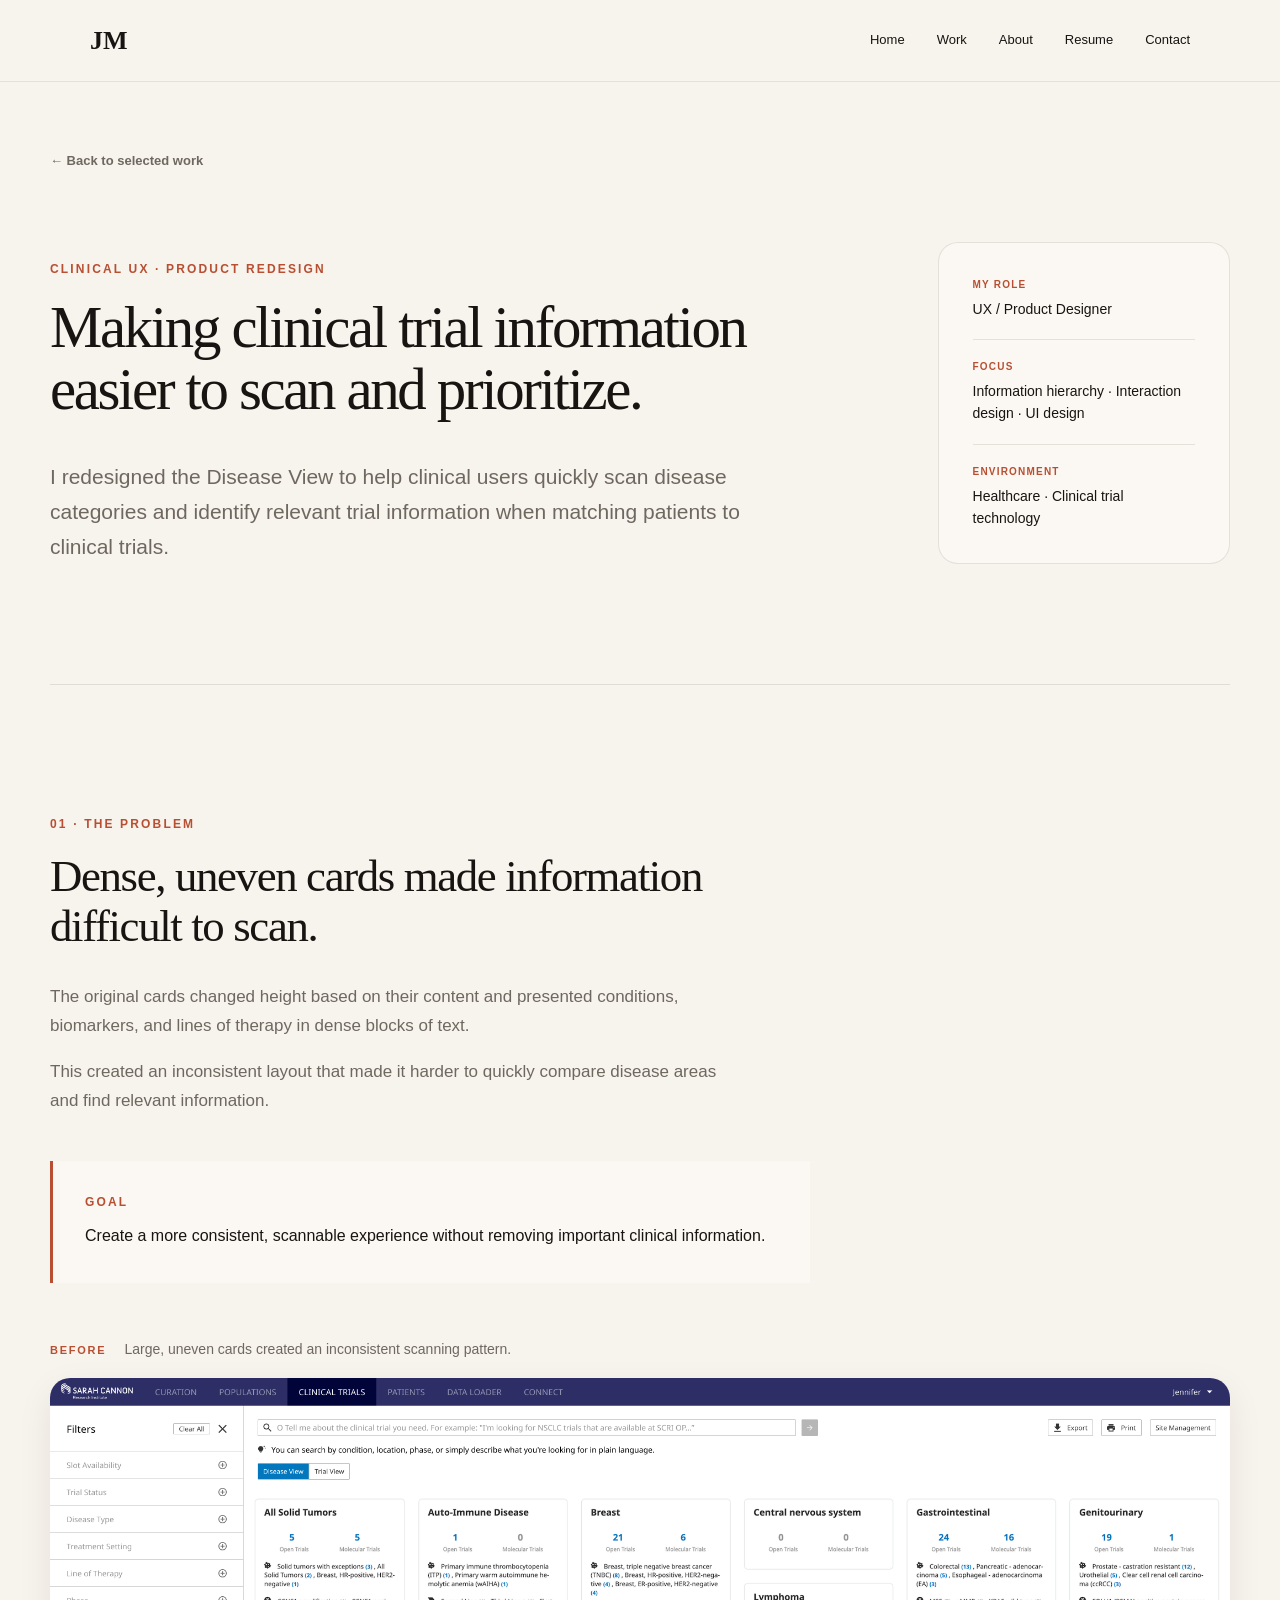
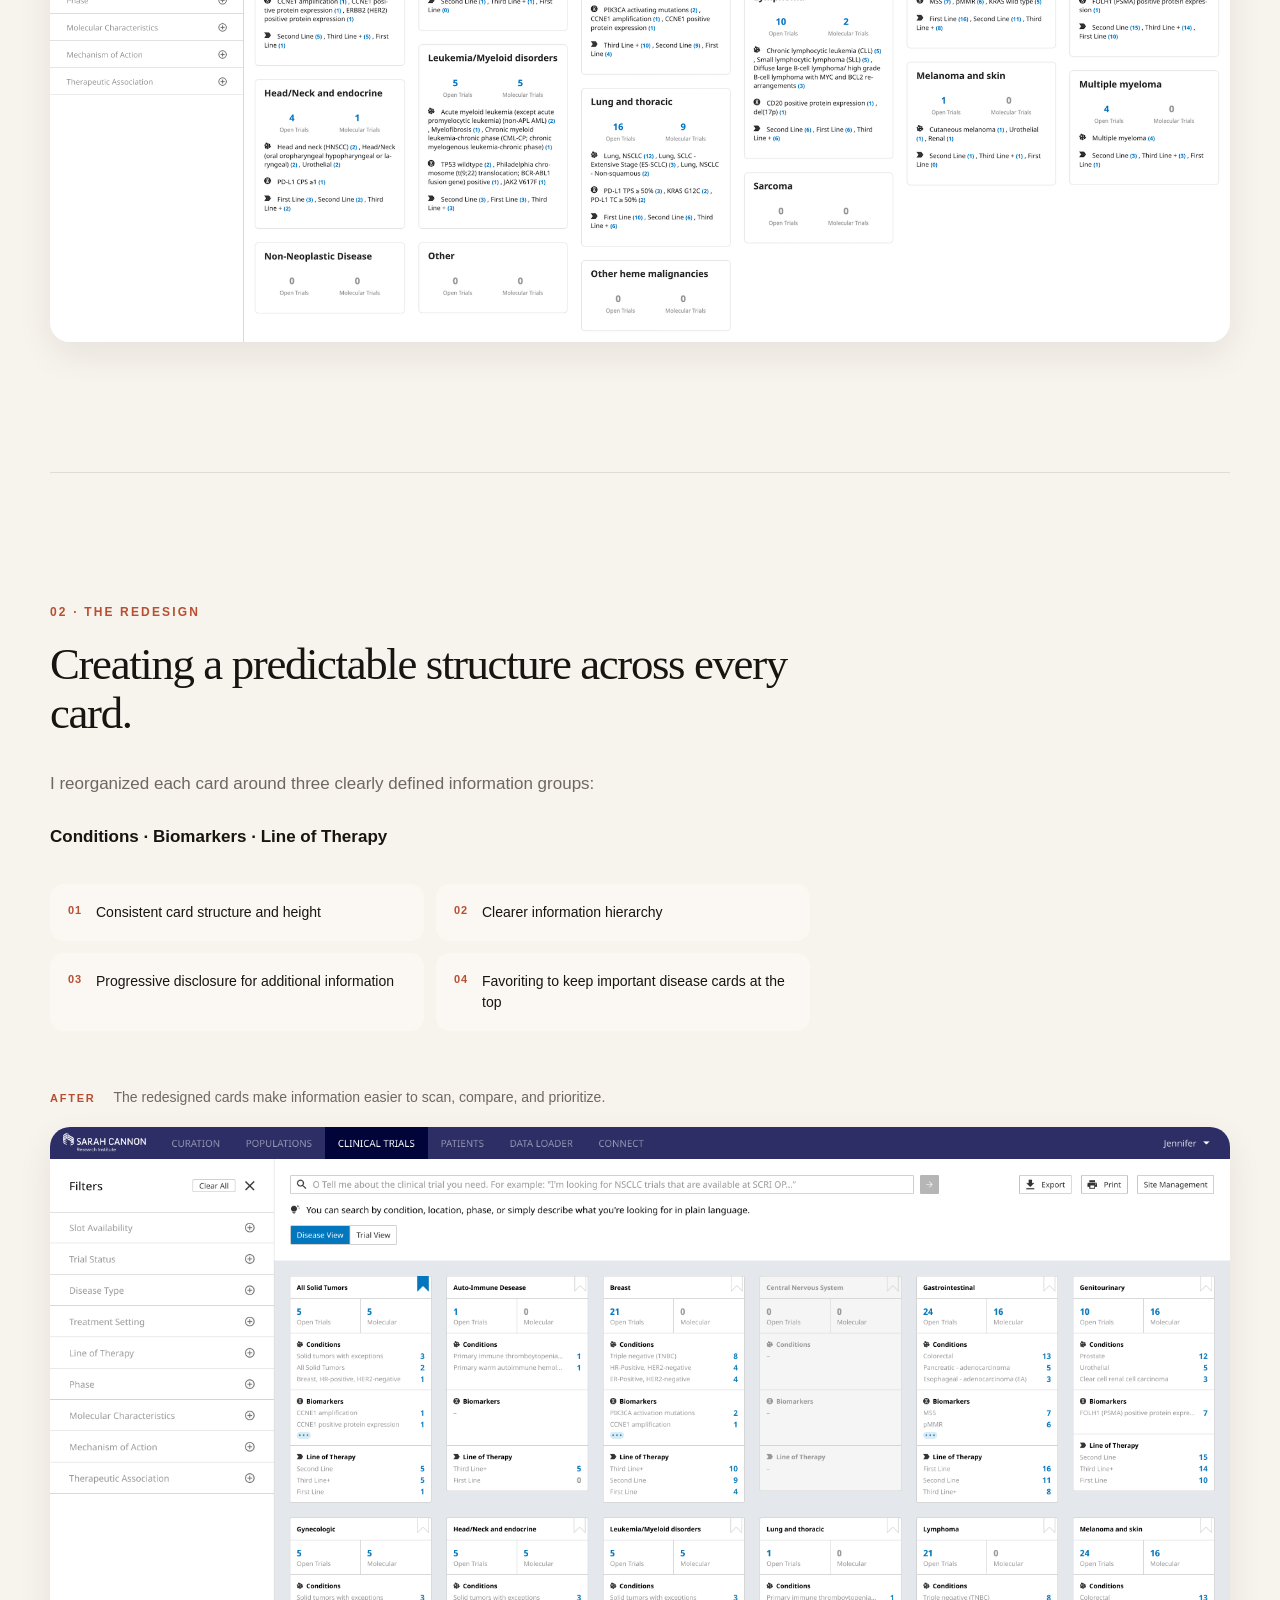
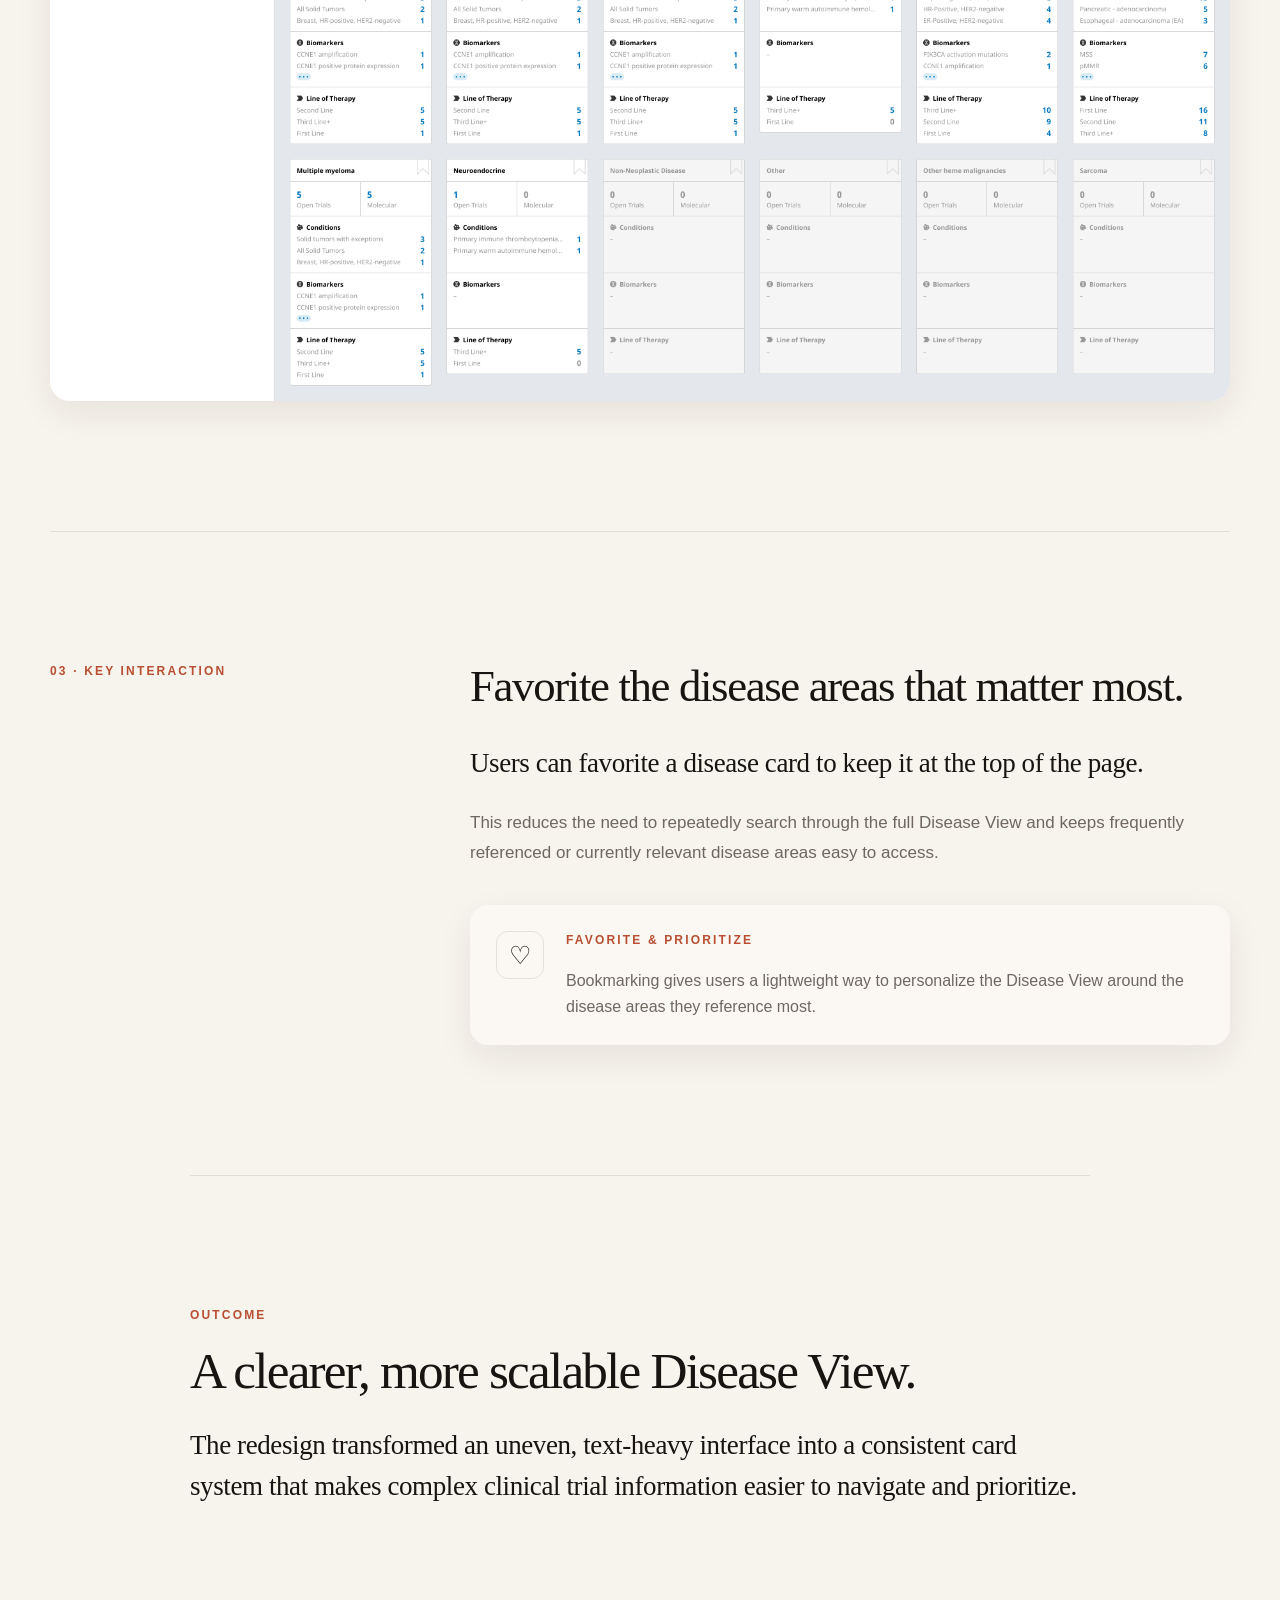
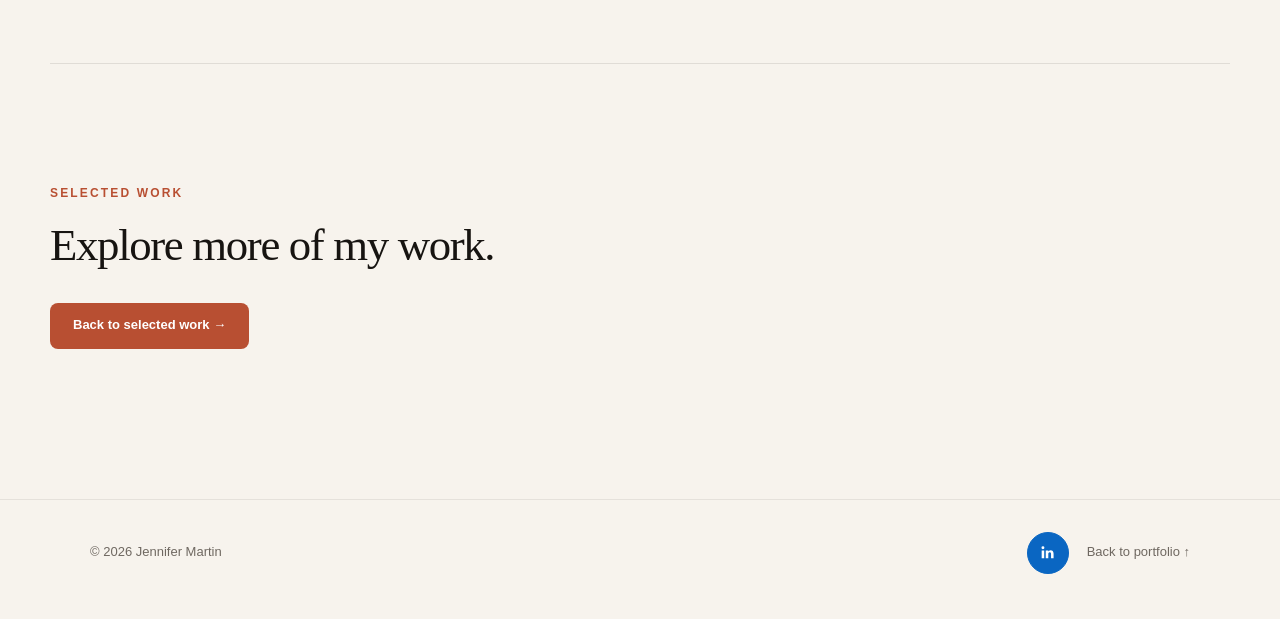
==== commit 46c7b0f2: "Update case-study-disease-cards.html" ====
--- a/case-study-disease-cards.html
+++ b/case-study-disease-cards.html
@@ -152,7 +152,7 @@
 
         <div class="disease-large-image">
           <img
-            src="CTMS old card view.png"
+            src="assets/CTMS old card view.png"
             alt="Original Disease View with uneven disease cards"
           />
         </div>
@@ -223,7 +223,7 @@
 
         <div class="disease-large-image">
           <img
-            src="CTMS new card view.png"
+            src="assets/CTMS new card view.png"
             alt="Redesigned Disease View with consistent structured disease cards"
           />
         </div>
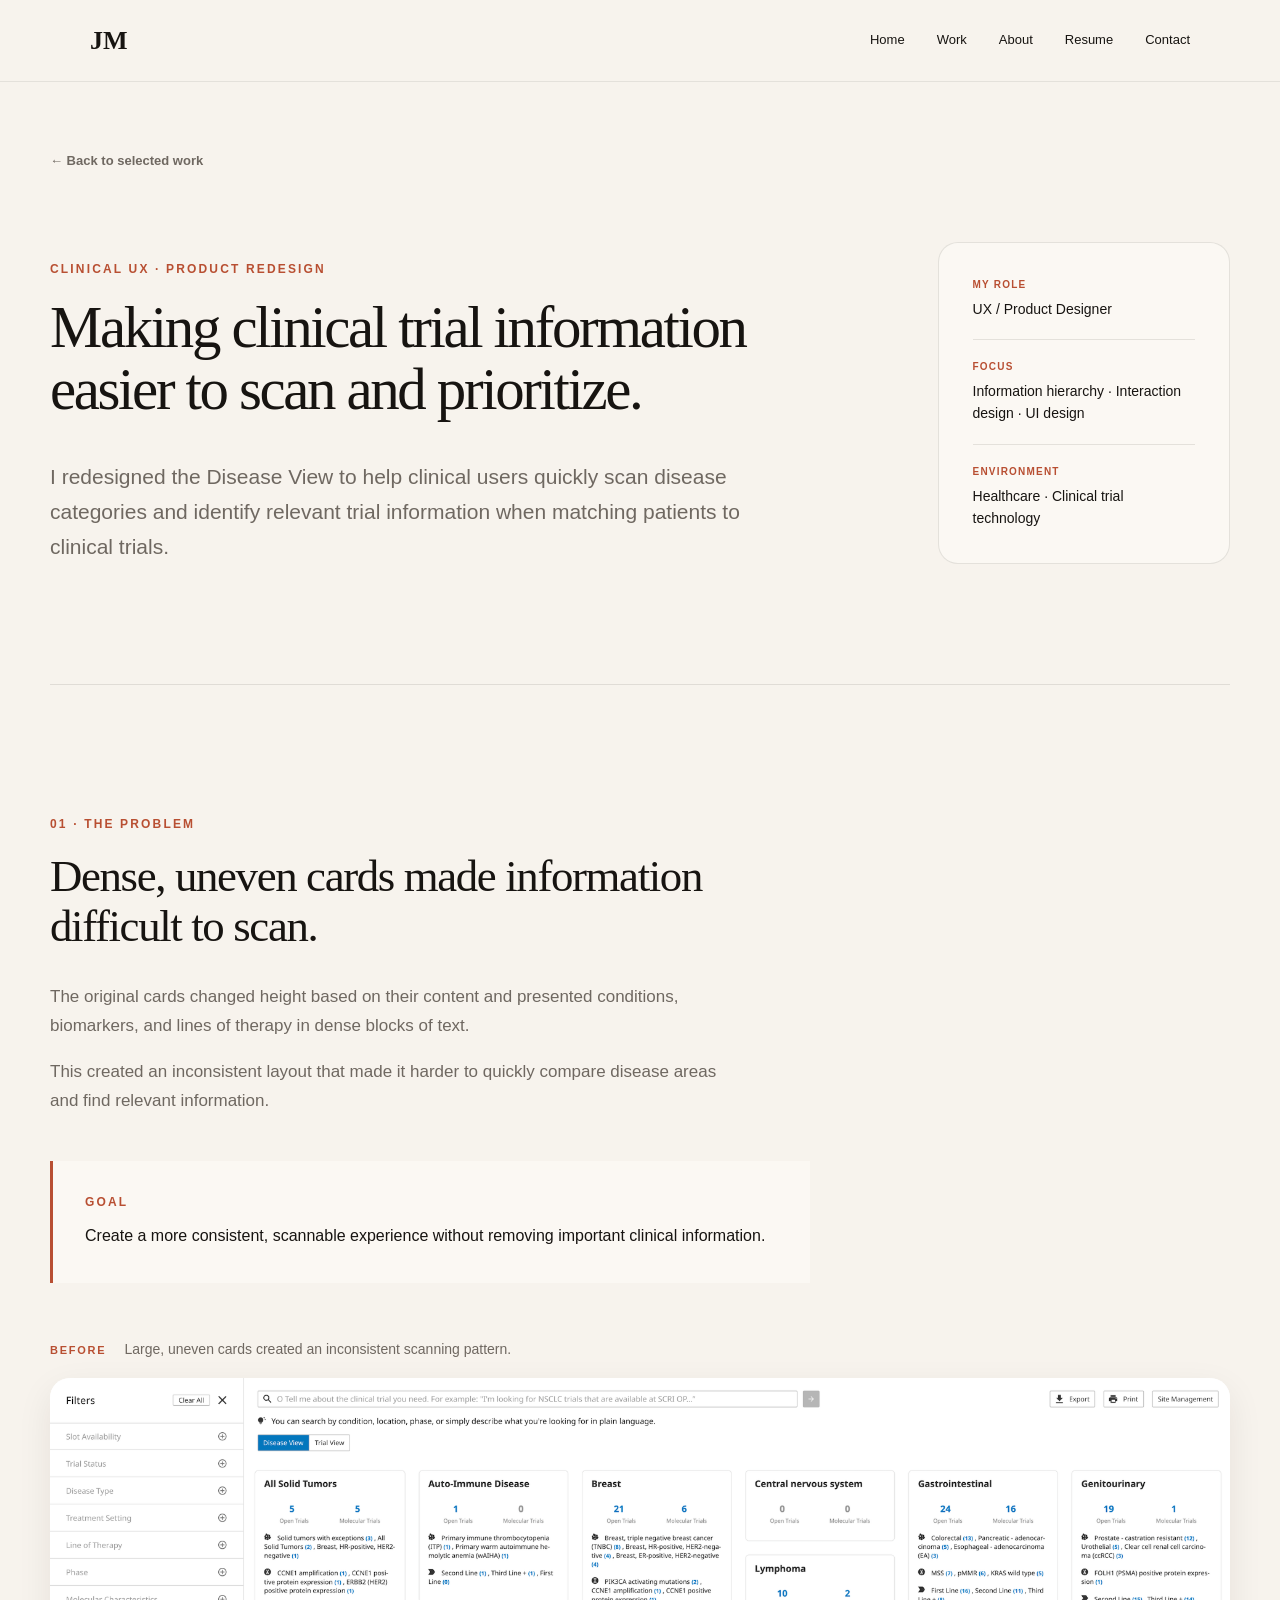
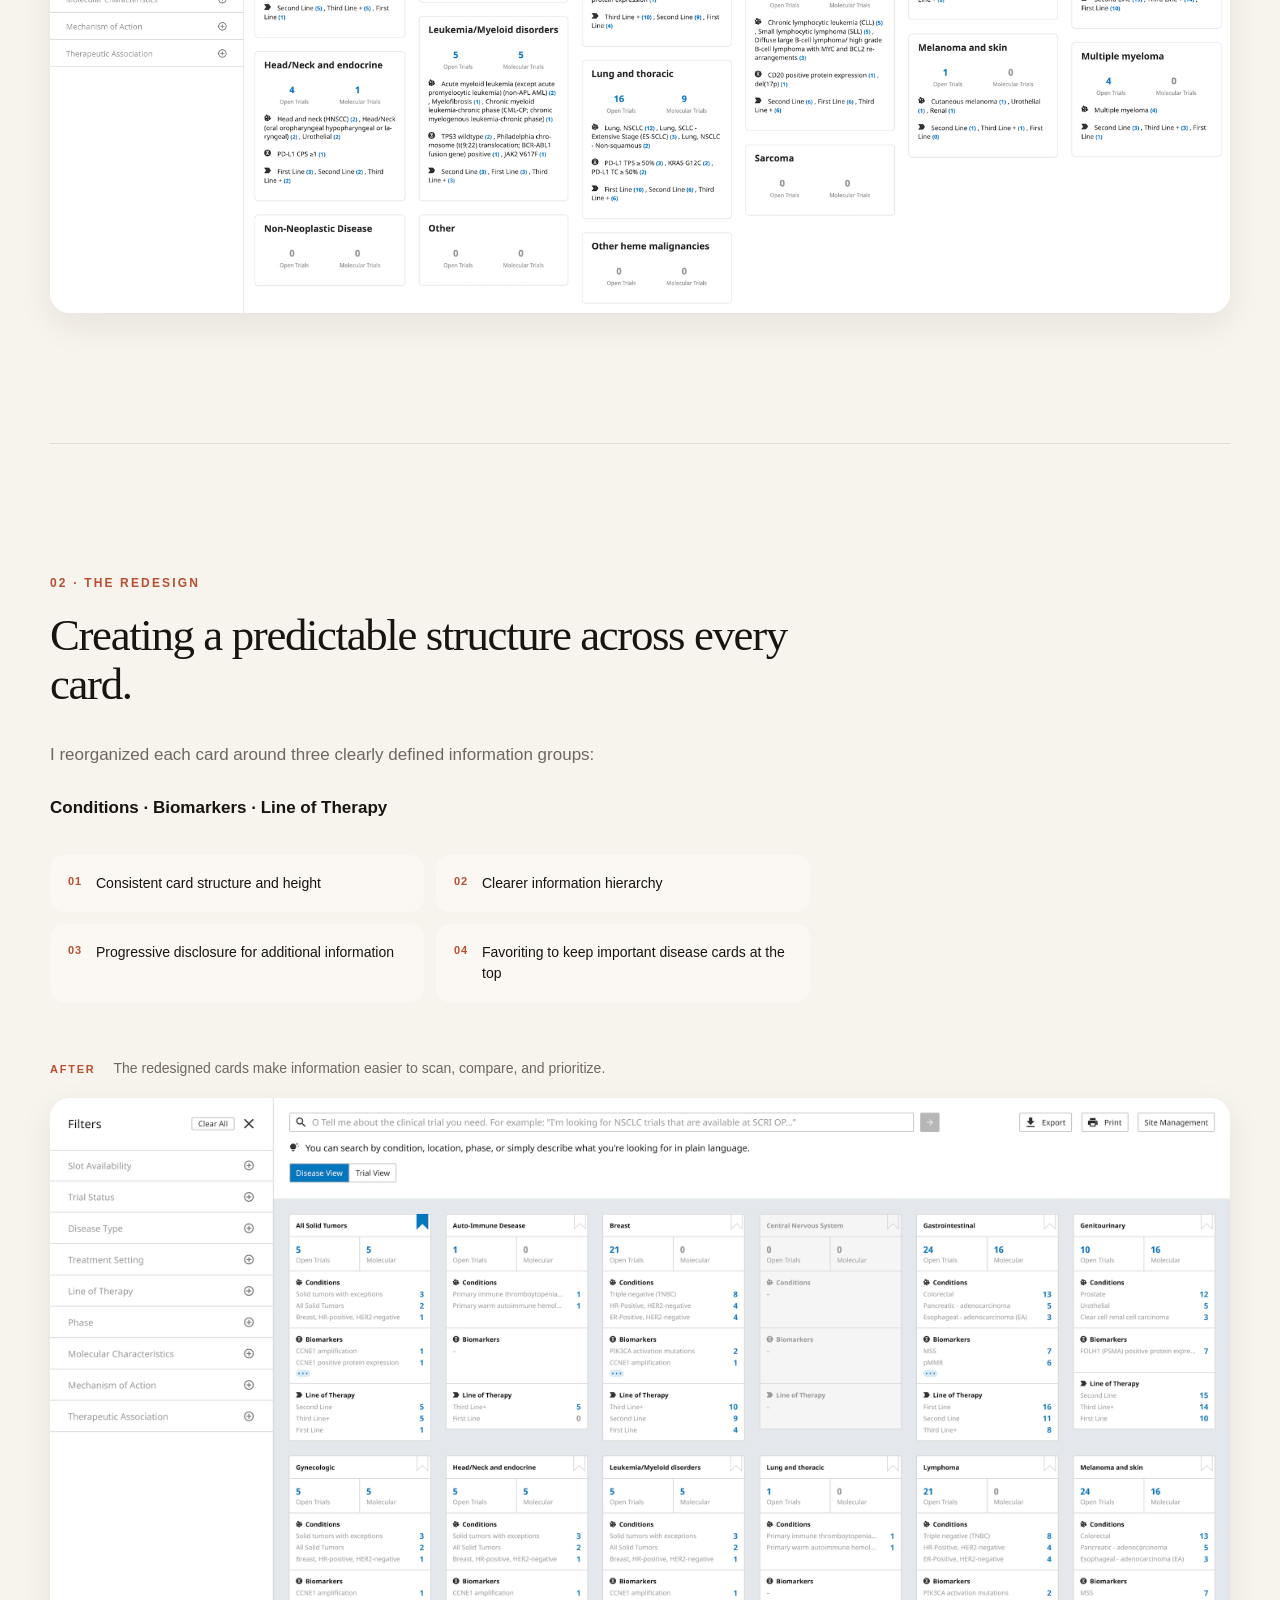
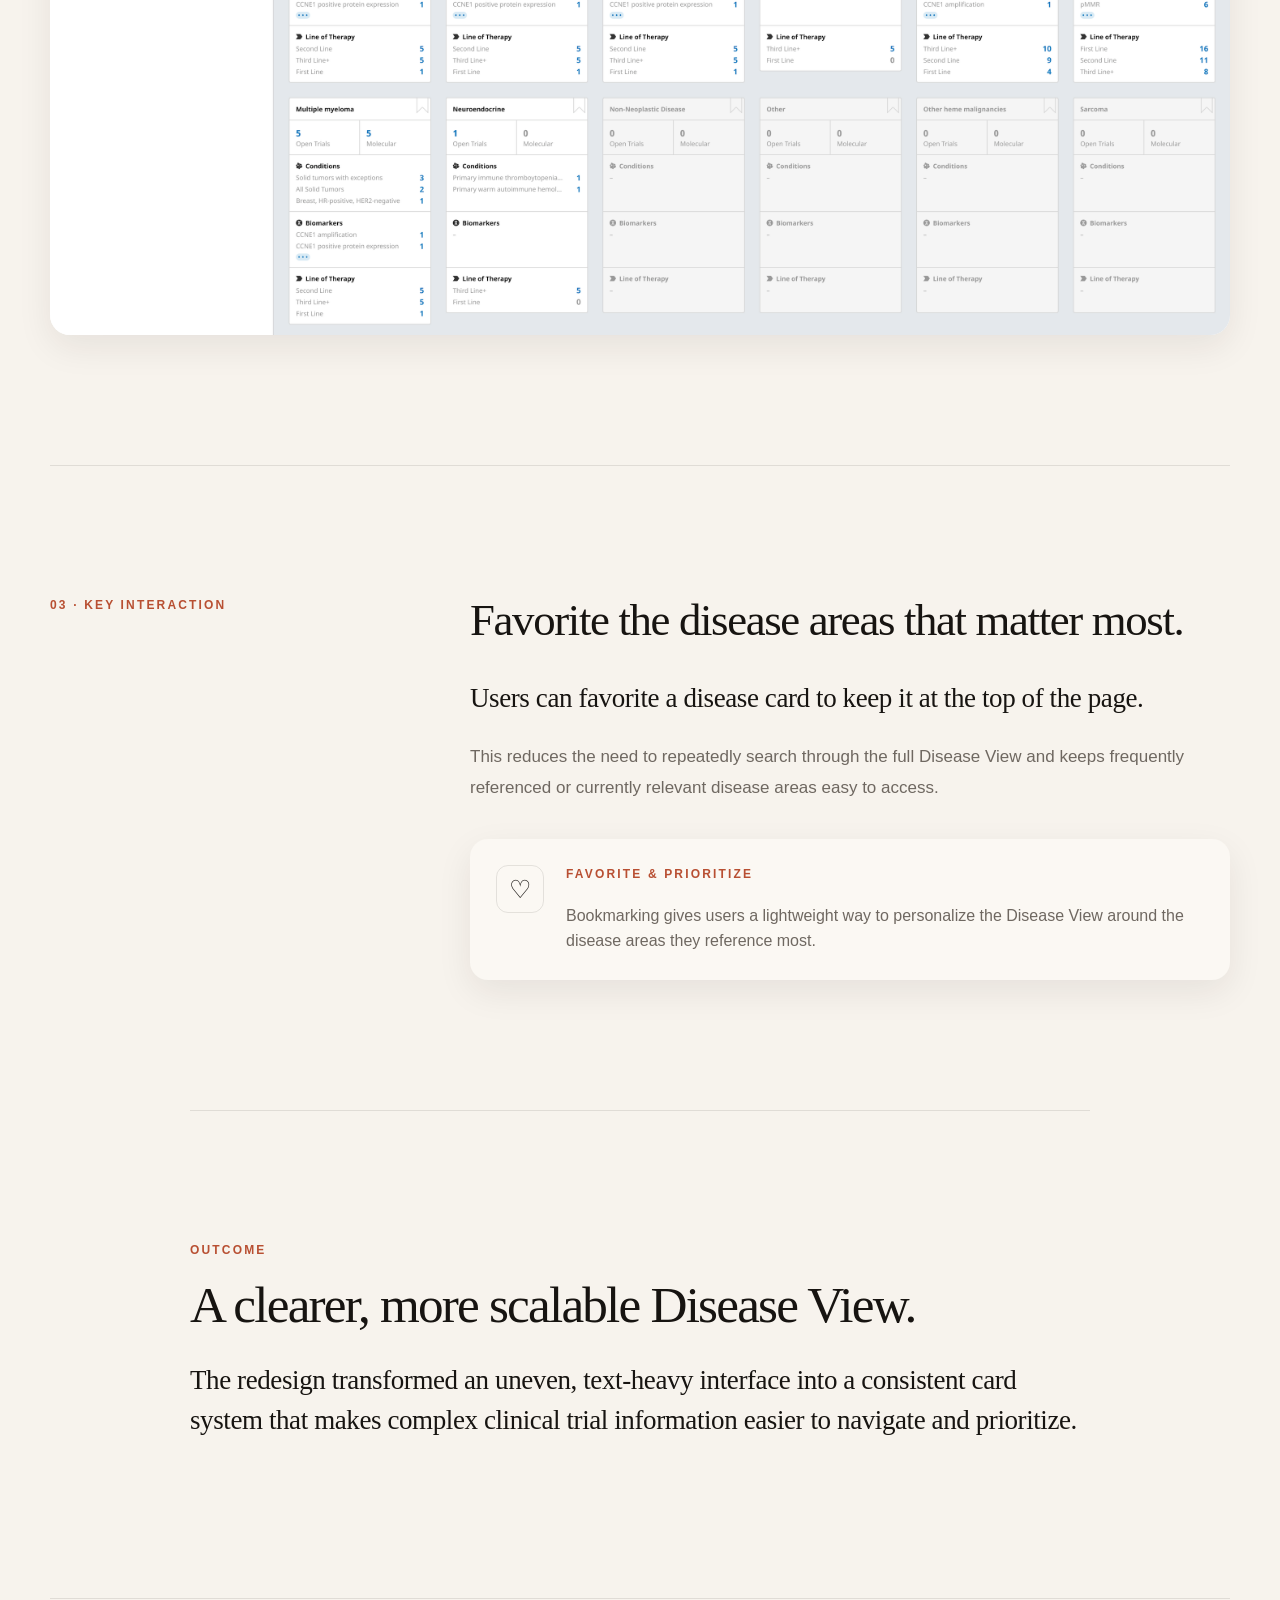
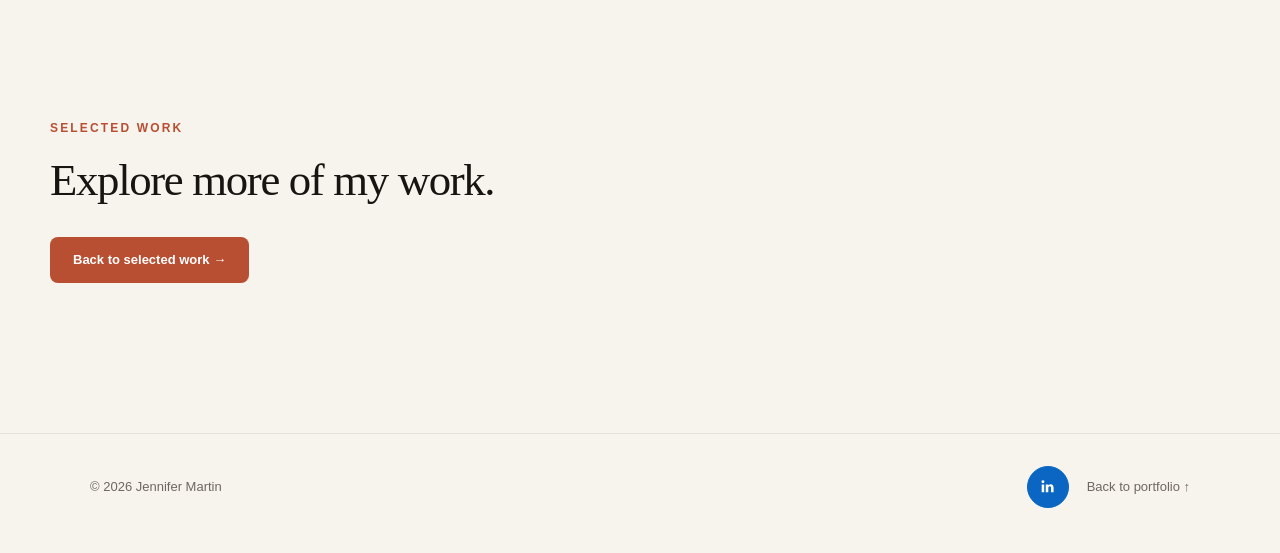
==== commit 82354914: "Update case-study-disease-cards.html" ====
--- a/case-study-disease-cards.html
+++ b/case-study-disease-cards.html
@@ -152,7 +152,7 @@
 
         <div class="disease-large-image">
           <img
-            src="assets/CTMS old card view.png"
+            src="assets/CTMS-old-view.png"
             alt="Original Disease View with uneven disease cards"
           />
         </div>
@@ -223,7 +223,7 @@
 
         <div class="disease-large-image">
           <img
-            src="assets/CTMS new card view.png"
+            src="assets/CTMS-new-view.png"
             alt="Redesigned Disease View with consistent structured disease cards"
           />
         </div>
--- a/styles.css
+++ b/styles.css
@@ -2068,3 +2068,24 @@
   }
 
 }
+
+/* =========================================
+   FORCE MOBILE PROJECT CARDS TO STACK
+   ========================================= */
+
+@media screen and (max-width: 720px) {
+
+  #work .project-grid {
+    display: grid !important;
+    grid-template-columns: 1fr !important;
+    width: 100% !important;
+    gap: 24px !important;
+  }
+
+  #work .project-card {
+    width: 100% !important;
+    max-width: 100% !important;
+    min-width: 0 !important;
+  }
+
+}
